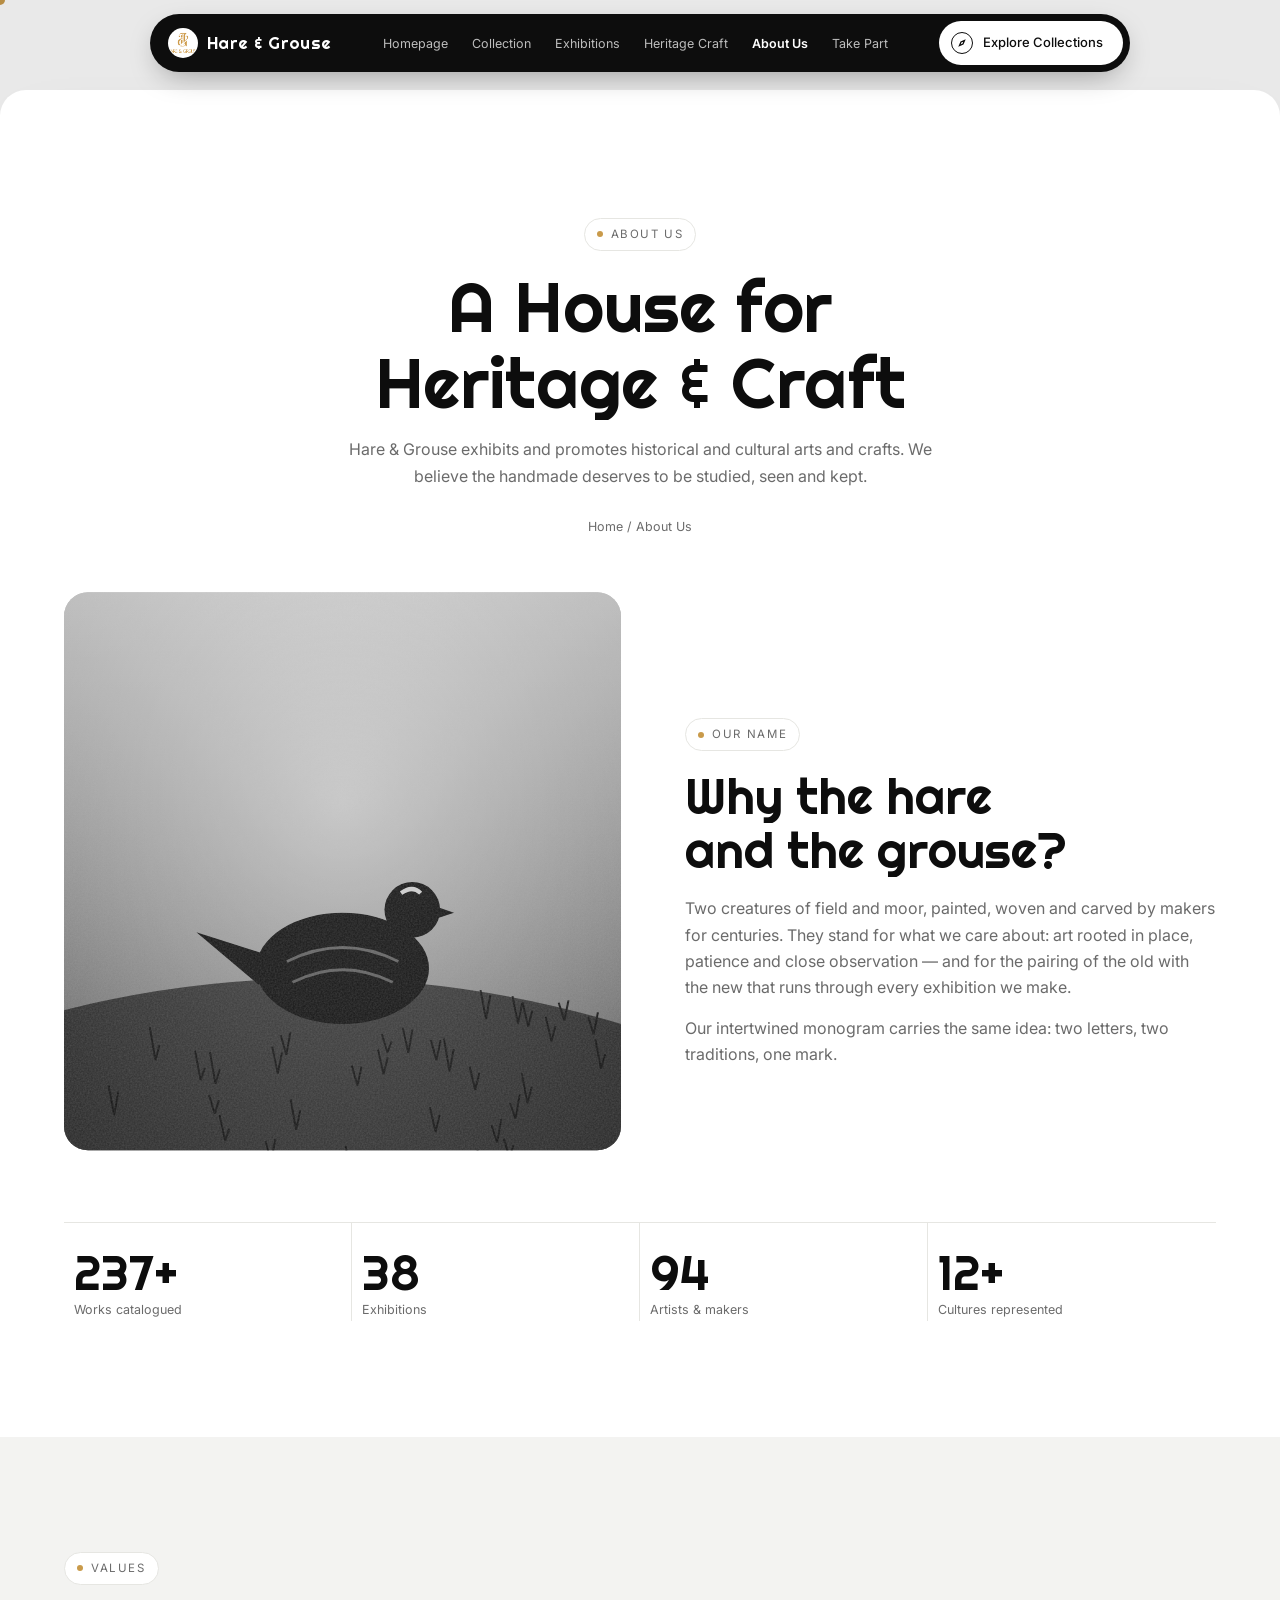
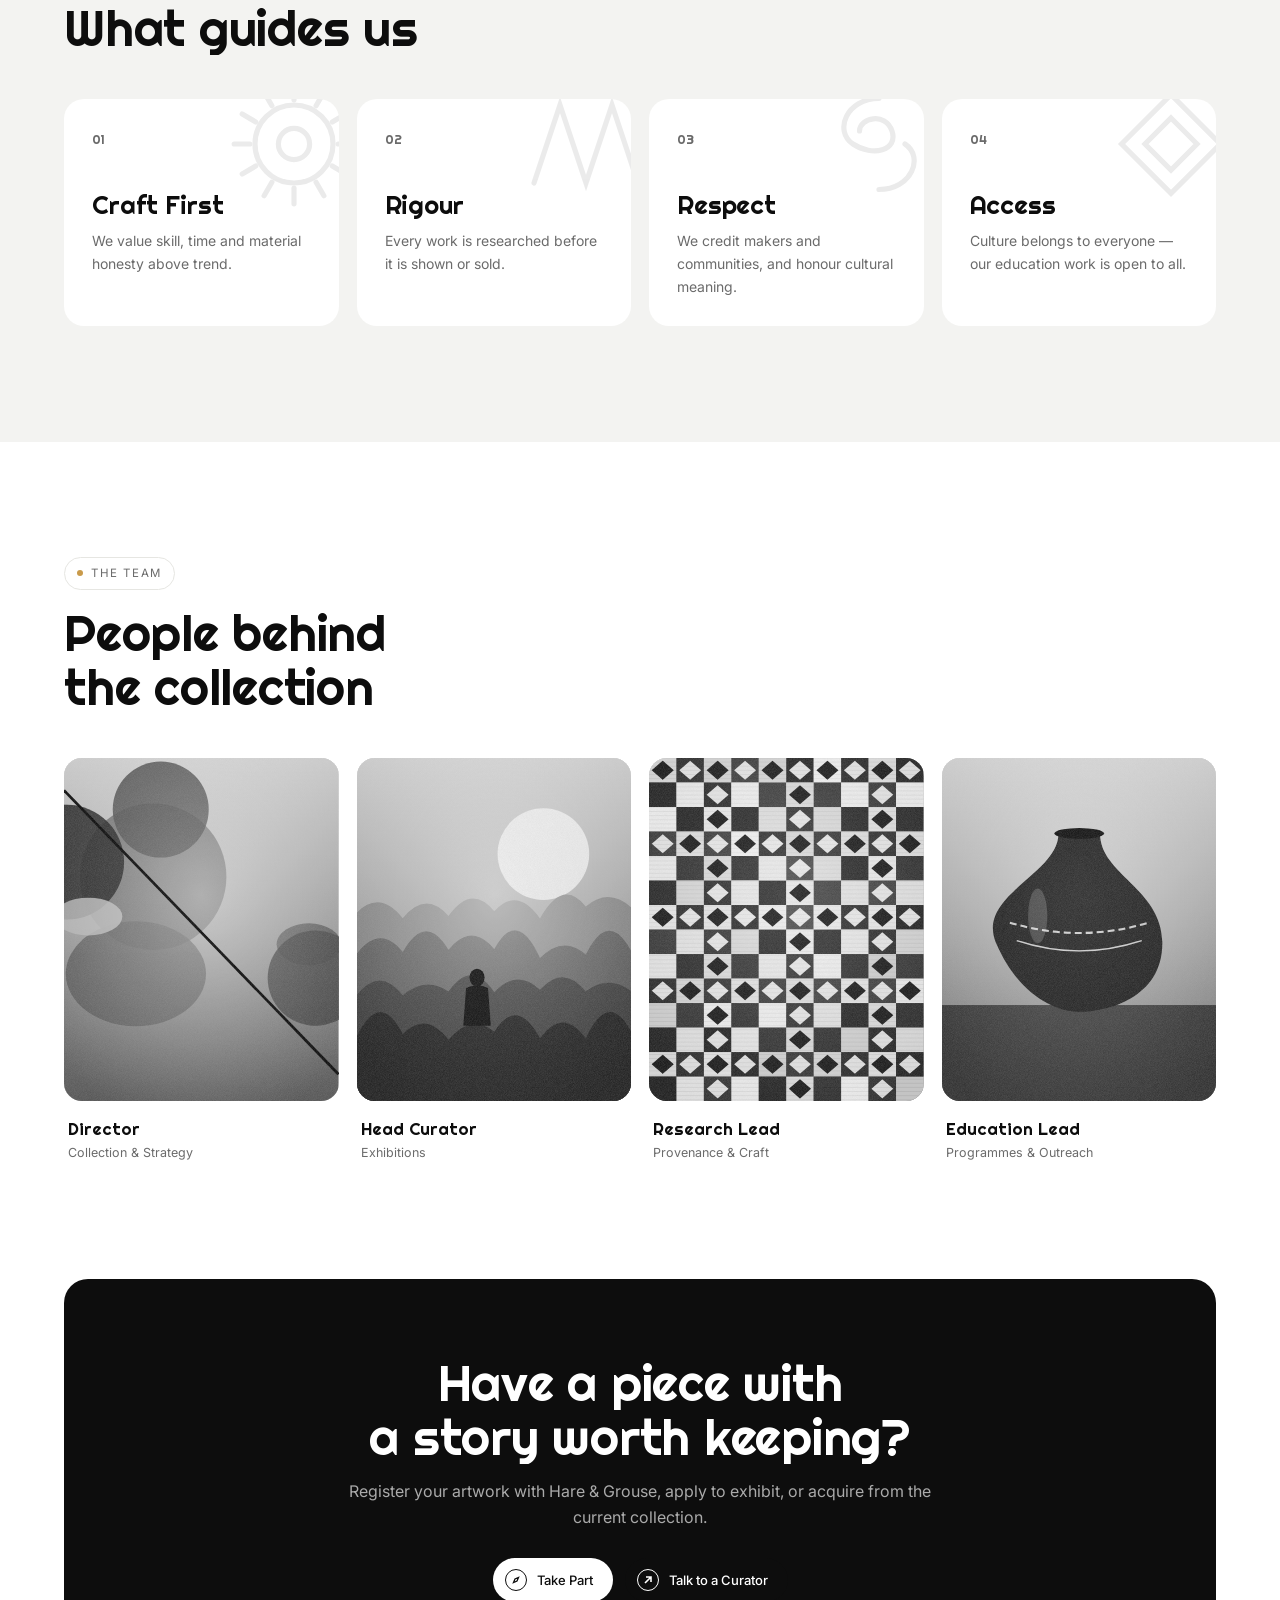
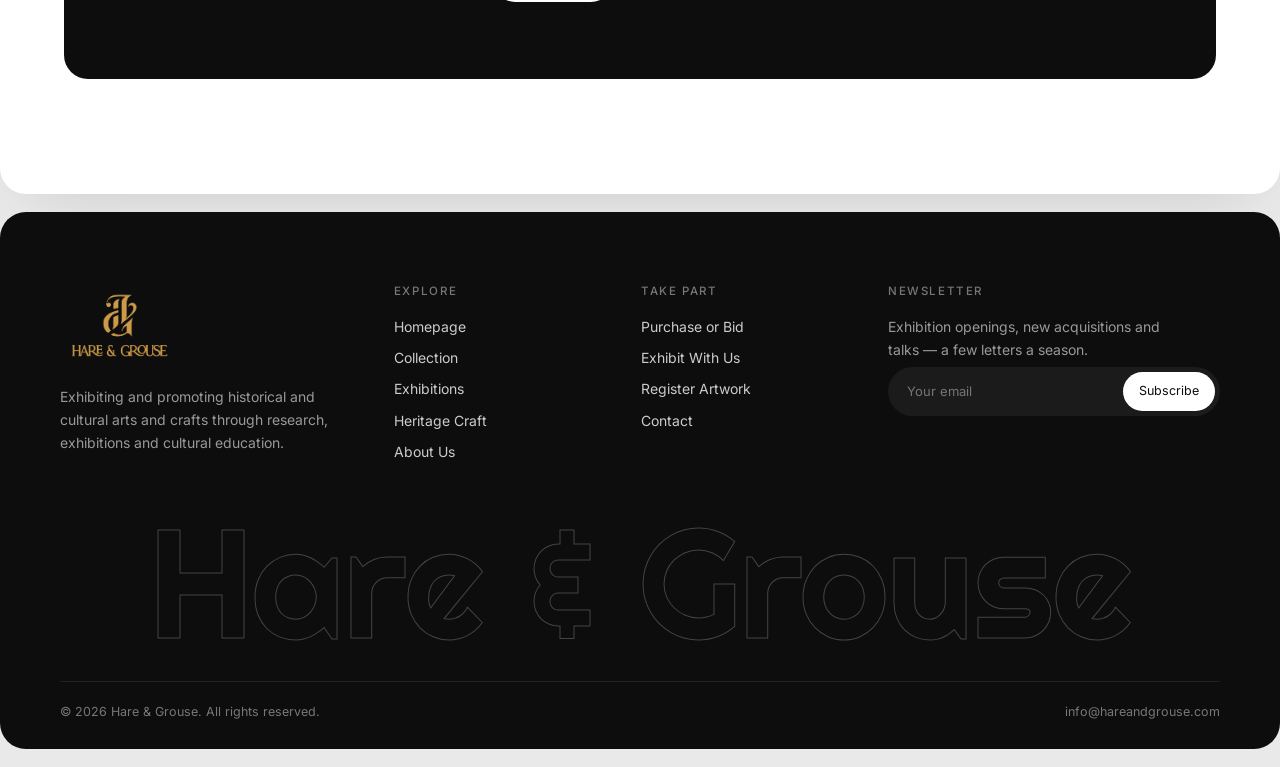
==== about.html @ 1c179001 "Rebuild Hare & Grouse site as multi-page gallery in the reference design language Co-Authored-By: Cl" ====
<!doctype html>
<html lang="en">
<head>
<meta charset="utf-8">
<meta name="viewport" content="width=device-width, initial-scale=1">
<title>About Us — Hare & Grouse</title>
<meta name="description" content="The story, mission and people of Hare & Grouse.">
<link rel="icon" href="assets/logo.png">
<link rel="preconnect" href="https://fonts.googleapis.com"><link rel="preconnect" href="https://fonts.gstatic.com" crossorigin>
<link href="https://fonts.googleapis.com/css2?family=Righteous&family=Cormorant+Garamond:ital,wght@1,400;1,500&family=Inter:wght@400;500;600&display=swap" rel="stylesheet">
<link rel="stylesheet" href="css/style.css">
</head>
<body data-page="about">

<main class="shell">
<header class="phero"><div class="pattern fade"></div>
<span class="eyebrow reveal">About Us</span>
<h1 class="display" data-split>A House for<br>Heritage &amp; Craft</h1>
<p class="lead reveal" data-d="2">Hare &amp; Grouse exhibits and promotes historical and cultural arts and crafts. We believe the handmade deserves to be studied, seen and kept.</p>
<div class="crumbs reveal" data-d="3"><a href="index.html">Home</a> / About Us</div></header>
<section class="section" style="padding-top:0">
  <div class="feature">
    <div class="visual reveal" data-art="41,3" data-parallax=".04"></div>
    <div><span class="eyebrow reveal">Our name</span><h2 class="display" style="margin:18px 0" data-split>Why the hare<br>and the grouse?</h2>
    <p class="lead reveal" data-d="1">Two creatures of field and moor, painted, woven and carved by makers for centuries. They stand for what we care about: art rooted in place, patience and close observation — and for the pairing of the old with the new that runs through every exhibition we make.</p>
    <p class="lead reveal" data-d="2" style="margin-top:14px">Our intertwined monogram carries the same idea: two letters, two traditions, one mark.</p></div>
  </div>
  <div class="stats reveal"><div><b data-count="240" data-suffix="+">0</b><span>Works catalogued</span></div><div><b data-count="38">0</b><span>Exhibitions</span></div><div><b data-count="95">0</b><span>Artists &amp; makers</span></div><div><b data-count="12" data-suffix="+">0</b><span>Cultures represented</span></div></div>
</section>
<section class="section" style="background:var(--soft)"><div class="pattern"></div>
  <div class="sec-head"><div><span class="eyebrow reveal">Values</span><h2 class="display" style="margin-top:16px" data-split>What guides us</h2></div></div>
  <div class="grid g4">
    <div class="pillar reveal" style="background:#fff" data-d="1"><span class="glyph" data-glyph="0"></span><span class="num">01</span><h3 class="display">Craft First</h3><p>We value skill, time and material honesty above trend.</p></div>
    <div class="pillar reveal" style="background:#fff" data-d="2"><span class="glyph" data-glyph="4"></span><span class="num">02</span><h3 class="display">Rigour</h3><p>Every work is researched before it is shown or sold.</p></div>
    <div class="pillar reveal" style="background:#fff" data-d="3"><span class="glyph" data-glyph="6"></span><span class="num">03</span><h3 class="display">Respect</h3><p>We credit makers and communities, and honour cultural meaning.</p></div>
    <div class="pillar reveal" style="background:#fff" data-d="4"><span class="glyph" data-glyph="5"></span><span class="num">04</span><h3 class="display">Access</h3><p>Culture belongs to everyone — our education work is open to all.</p></div>
  </div>
</section>
<section class="section">
  <div class="sec-head"><div><span class="eyebrow reveal">The team</span><h2 class="display" style="margin-top:16px" data-split>People behind<br>the collection</h2></div></div>
  <div class="grid g4">
  <article class="art-card reveal" data-d="0"><div class="frame" data-art="50,5"></div><div class="meta"><div><h4>Director</h4><p>Collection &amp; Strategy</p></div></div></article><article class="art-card reveal" data-d="1"><div class="frame" data-art="53,0"></div><div class="meta"><div><h4>Head Curator</h4><p>Exhibitions</p></div></div></article><article class="art-card reveal" data-d="2"><div class="frame" data-art="56,1"></div><div class="meta"><div><h4>Research Lead</h4><p>Provenance &amp; Craft</p></div></div></article><article class="art-card reveal" data-d="3"><div class="frame" data-art="59,2"></div><div class="meta"><div><h4>Education Lead</h4><p>Programmes &amp; Outreach</p></div></div></article>
  </div>
</section>
<section class="section" style="padding-top:0"><div class="cta-band reveal"><div class="pattern"></div>
<h2 class="display" data-split>Have a piece with<br>a story worth keeping?</h2>
<p class="lead">Register your artwork with Hare &amp; Grouse, apply to exhibit, or acquire from the current collection.</p>
<div class="cta-row"><a href="participate.html" class="btn btn-pill"><span class="ico"><svg viewBox="0 0 12 12" fill="none" stroke="currentColor" stroke-width="1.3"><path d="M8.5 3.5 7 7 3.5 8.5 5 5z"/></svg></span>Take Part</a><a href="contact.html" class="btn btn-dark"><span class="ico"><svg viewBox="0 0 12 12" fill="none" stroke="currentColor" stroke-width="1.6"><path d="M3 9L9 3M4 3h5v5"/></svg></span>Talk to a Curator</a></div></div></section>
</main>
<script src="js/main.js"></script>
</body>
</html>
---- css/style.css ----
:root{
  --bg:#e9e9e9; --card:#fff; --ink:#0d0d0d; --muted:#6b6b6b; --soft:#f3f3f1;
  --line:#e6e6e2; --gold:#c99a4a; --gold-d:#a67a2e;
  --r:26px; --ease:cubic-bezier(.2,.8,.2,1);
  --display:'Righteous','Syne',system-ui,sans-serif;
  --serif:'Cormorant Garamond',Georgia,serif;
  --sans:'Inter',system-ui,sans-serif;
}
*{box-sizing:border-box;margin:0;padding:0}
html{scroll-behavior:smooth}
body{background:var(--bg);color:var(--ink);font-family:var(--sans);font-size:15px;line-height:1.65;overflow-x:hidden;-webkit-font-smoothing:antialiased}
img,svg{display:block;max-width:100%}
a{color:inherit;text-decoration:none}
button{font:inherit;cursor:pointer;border:0;background:none;color:inherit}
::selection{background:var(--gold);color:#fff}

/* ---------- preloader ---------- */
#loader{position:fixed;inset:0;z-index:100;background:#0d0d0d;display:grid;place-items:center;transition:clip-path 1s var(--ease) .15s;clip-path:inset(0 0 0 0)}
#loader img{width:90px;animation:pulse 1.4s ease-in-out infinite}
#loader.done{clip-path:inset(0 0 100% 0)}
@keyframes pulse{50%{opacity:.4;transform:scale(.94)}}

/* ---------- shell (the white rounded card) ---------- */
.shell{max-width:1320px;margin:18px auto;background:var(--card);border-radius:var(--r);position:relative;overflow:hidden;box-shadow:0 20px 60px -30px rgba(0,0,0,.18)}
.shell + .shell{margin-top:18px}
@media(max-width:700px){.shell{margin:10px;border-radius:20px}}

/* ---------- nav ---------- */
.nav{position:sticky;top:14px;z-index:50;display:flex;justify-content:center;padding:0 16px;margin-top:14px;pointer-events:none}
.nav-bar{pointer-events:auto;width:min(980px,100%);background:#0d0d0d;color:#fff;border-radius:999px;padding:7px 7px 7px 18px;display:flex;align-items:center;gap:20px;box-shadow:0 10px 30px -10px rgba(0,0,0,.4);transition:transform .5s var(--ease),width .5s var(--ease)}
.nav.hide .nav-bar{transform:translateY(-140%)}
.brand{display:flex;align-items:center;gap:9px;font-family:var(--display);font-size:17px;letter-spacing:.02em;white-space:nowrap}
.brand img{width:30px;height:30px;border-radius:50%;background:#fff;object-fit:cover;object-position:50% 28%;padding:1px}
.nav-links{display:flex;gap:4px;margin:0 auto;list-style:none}
.nav-links a{white-space:nowrap;font-size:12.5px;padding:6px 10px;border-radius:999px;color:#bdbdbd;transition:color .25s,background .25s}
.nav-links a:hover{color:#fff}
.nav-links a.active{color:#fff;font-weight:600}
.menu-btn{display:none;width:38px;height:38px;border-radius:50%;background:#fff;position:relative}
.menu-btn span{position:absolute;left:11px;right:11px;height:1.6px;background:#0d0d0d;transition:.35s var(--ease)}
.menu-btn span:nth-child(1){top:15px}.menu-btn span:nth-child(2){top:21px}
.menu-open .menu-btn span:nth-child(1){top:18px;transform:rotate(45deg)}
.menu-open .menu-btn span:nth-child(2){top:18px;transform:rotate(-45deg)}
.mobile-menu{position:fixed;inset:0;z-index:45;background:#0d0d0d;color:#fff;display:flex;flex-direction:column;justify-content:center;padding:90px 28px 40px;gap:4px;clip-path:circle(0 at calc(100% - 44px) 38px);transition:clip-path .7s var(--ease)}
.menu-open .mobile-menu{clip-path:circle(150% at calc(100% - 44px) 38px)}
.mobile-menu a{font-family:var(--display);font-size:clamp(30px,9vw,48px);line-height:1.25;opacity:0;transform:translateY(20px);transition:.5s var(--ease)}
.menu-open .mobile-menu a{opacity:1;transform:none}
.mobile-menu a.active{color:var(--gold)}
@media(max-width:1020px){.nav-links,.nav-bar .btn{display:none}.menu-btn{display:block}.nav-bar{justify-content:space-between}}

/* ---------- buttons ---------- */
.btn{display:inline-flex;align-items:center;gap:10px;border-radius:999px;padding:11px 20px 11px 12px;font-size:13px;font-weight:500;white-space:nowrap;transition:transform .35s var(--ease),background .3s,color .3s,box-shadow .3s;position:relative;overflow:hidden;isolation:isolate}
.btn .ico{width:22px;height:22px;border-radius:50%;display:grid;place-items:center;transition:transform .5s var(--ease)}
.btn .ico svg{width:12px;height:12px}
.btn:hover .ico{transform:rotate(45deg)}
.btn:hover{transform:translateY(-2px)}
.btn-dark{background:#0d0d0d;color:#fff}.btn-dark .ico{border:1.3px solid #fff}
.btn-light{background:#fff;color:#0d0d0d;border:1.6px solid #0d0d0d}.btn-light .ico{background:#0d0d0d;color:#fff}
.btn-pill{background:#fff;color:#0d0d0d}.btn-pill .ico{border:1.3px solid #0d0d0d}
.btn::after{content:"";position:absolute;inset:0;z-index:-1;background:var(--gold);transform:translateY(101%);border-radius:inherit;transition:transform .45s var(--ease)}
.btn:hover::after{transform:none}
.btn-light:hover,.btn-pill:hover{color:#fff}.btn-light:hover .ico,.btn-pill:hover .ico{border-color:#fff;background:transparent}
.btn-dark:hover{color:#0d0d0d}.btn-dark:hover .ico{border-color:#0d0d0d}

/* ---------- pattern backdrop ---------- */
.pattern{position:absolute;inset:0;pointer-events:none;z-index:0;opacity:.06;background-repeat:repeat;background-size:360px}
.pattern.fade{-webkit-mask:linear-gradient(transparent,#000 35%,#000 75%,transparent);mask:linear-gradient(transparent,#000 35%,#000 75%,transparent)}

/* ---------- type ---------- */
.display{font-family:var(--display);font-weight:400;line-height:1.08;letter-spacing:-.005em}
h1.display{font-size:clamp(34px,6vw,70px)}
h2.display{font-size:clamp(28px,4.2vw,50px)}
h3.display{font-size:clamp(20px,2vw,26px)}
.lead{color:var(--muted);max-width:620px;font-size:clamp(14px,1.3vw,16px)}
.eyebrow{display:inline-flex;align-items:center;gap:8px;font-size:11.5px;letter-spacing:.14em;text-transform:uppercase;color:var(--muted);padding:6px 12px;border:1px solid var(--line);border-radius:999px;background:#fff}
.eyebrow::before{content:"";width:6px;height:6px;border-radius:50%;background:var(--gold)}
.gold{color:var(--gold)}
.center{text-align:center;margin-inline:auto}
.split-line{display:block;overflow:hidden}
.split-line > span{display:inline-block;transform:translateY(110%);transition:transform 1s var(--ease)}
.in .split-line > span,.split-line.in > span{transform:none}

/* ---------- sections ---------- */
.section{position:relative;padding:clamp(64px,9vw,120px) clamp(18px,5vw,64px)}
.section > *{position:relative;z-index:1}
.sec-head{display:flex;justify-content:space-between;align-items:flex-end;gap:24px;flex-wrap:wrap;margin-bottom:44px}
.sec-head .lead{max-width:420px}

/* ---------- reveal ---------- */
.reveal{opacity:0;transform:translateY(40px);transition:opacity 1s var(--ease),transform 1s var(--ease)}
.reveal.in{opacity:1;transform:none}
.reveal[data-d="1"]{transition-delay:.1s}.reveal[data-d="2"]{transition-delay:.2s}.reveal[data-d="3"]{transition-delay:.3s}.reveal[data-d="4"]{transition-delay:.4s}

/* ---------- hero ---------- */
.hero{position:relative;text-align:center;padding:clamp(70px,9vw,110px) 16px 30px;min-height:calc(100svh - 110px);display:flex;flex-direction:column;align-items:center}
.hero > *{position:relative;z-index:1}
.hero h1{max-width:900px;margin:0 auto 20px}
.hero .lead{margin:0 auto 30px}
.cta-row{display:flex;gap:12px;justify-content:center;flex-wrap:wrap}
.scroll-hint{display:inline-flex;align-items:center;gap:8px;font-size:12.5px;margin-top:22px;color:#333}
.scroll-hint i{width:18px;height:18px;border:1.2px solid #333;border-radius:50%;display:grid;place-items:center;animation:bob 1.8s ease-in-out infinite}
.scroll-hint i svg{width:9px}
@keyframes bob{50%{transform:translateY(4px)}}

/* curved carousel */
.curve{position:relative;width:100%;height:clamp(250px,30vw,380px);margin-top:clamp(36px,5vw,60px);perspective:1100px;overflow:hidden;cursor:grab;touch-action:pan-y;user-select:none}
.curve.dragging{cursor:grabbing}
.curve-track{position:absolute;inset:0;transform-style:preserve-3d}
.curve-card{position:absolute;left:50%;top:50%;width:clamp(130px,17vw,220px);aspect-ratio:1/1.1;border-radius:14px;overflow:hidden;background:#ddd;box-shadow:0 18px 30px -18px rgba(0,0,0,.5);backface-visibility:hidden;will-change:transform}
.curve-card svg{width:100%;height:100%}
.curve-card figcaption{position:absolute;left:10px;right:10px;bottom:10px;color:#fff;font-size:11px;display:flex;justify-content:space-between;opacity:0;transform:translateY(8px);transition:.4s var(--ease)}
.curve-card:hover figcaption{opacity:1;transform:none}
.curve-card::after{content:"";position:absolute;inset:0;background:linear-gradient(transparent 55%,rgba(0,0,0,.55));opacity:0;transition:.4s}
.curve-card:hover::after{opacity:1}
.curve-card figcaption{z-index:1}

/* ---------- marquee ---------- */
.marquee{background:#0d0d0d;color:#fff;overflow:hidden;padding:18px 0;white-space:nowrap}
.marquee-inner{display:inline-flex;gap:40px;animation:marq 32s linear infinite;font-family:var(--display);font-size:clamp(20px,2.6vw,30px)}
.marquee-inner span{display:inline-flex;align-items:center;gap:40px}
.marquee-inner span::after{content:"✦";color:var(--gold);font-size:.7em}
@keyframes marq{to{transform:translateX(-50%)}}

/* ---------- cards / grids ---------- */
.grid{display:grid;gap:18px}
.g3{grid-template-columns:repeat(3,1fr)}
.g4{grid-template-columns:repeat(4,1fr)}
.g2{grid-template-columns:repeat(2,1fr)}
@media(max-width:1000px){.g4{grid-template-columns:repeat(2,1fr)}.g3{grid-template-columns:repeat(2,1fr)}}
@media(max-width:620px){.g4,.g3,.g2{grid-template-columns:1fr}}

.pillar{background:var(--soft);border-radius:20px;padding:28px;position:relative;overflow:hidden;transition:transform .5s var(--ease),background .4s,color .4s}
.pillar .num{font-family:var(--display);font-size:13px;color:var(--muted)}
.pillar h3{margin:40px 0 10px}
.pillar p{color:var(--muted);font-size:14px}
.pillar .glyph{position:absolute;right:-20px;top:-20px;width:130px;opacity:.08;transition:transform 1s var(--ease),opacity .4s}
.pillar:hover{background:#0d0d0d;color:#fff;transform:translateY(-6px)}
.pillar:hover p,.pillar:hover .num{color:#aaa}
.pillar:hover .glyph{opacity:.25;transform:rotate(60deg) scale(1.1)}
.pillar:hover .glyph *{stroke:var(--gold)}

.art-card{position:relative;cursor:pointer}
.art-card .frame{border-radius:18px;overflow:hidden;aspect-ratio:4/5;background:#ddd;position:relative}
.art-card .frame svg{width:100%;height:100%;transition:transform 1.2s var(--ease),filter .6s}
.art-card:hover .frame svg{transform:scale(1.07)}
.art-card .tag{position:absolute;top:12px;left:12px;background:rgba(255,255,255,.9);backdrop-filter:blur(6px);font-size:11px;padding:4px 10px;border-radius:999px;z-index:1}
.art-card .quick{position:absolute;right:12px;bottom:12px;width:42px;height:42px;border-radius:50%;background:#0d0d0d;color:#fff;display:grid;place-items:center;transform:scale(0) rotate(-90deg);transition:transform .5s var(--ease);z-index:1}
.art-card:hover .quick{transform:none}
.art-card .quick svg{width:14px}
.art-card .meta{display:flex;justify-content:space-between;gap:10px;padding:14px 4px 0}
.art-card .meta h4{font-family:var(--display);font-weight:400;font-size:17px}
.art-card .meta p{font-size:12.5px;color:var(--muted)}
.art-card .price{font-size:13px;font-weight:500;white-space:nowrap}

/* filter pills */
.filters{display:flex;gap:8px;flex-wrap:wrap}
.chip{padding:8px 16px;border-radius:999px;border:1.4px solid #0d0d0d;font-size:12.5px;transition:.3s}
.chip:hover{background:#f0f0f0}
.chip.on{background:#0d0d0d;color:#fff}
.art-card.hidden{display:none}

/* split feature */
.feature{display:grid;grid-template-columns:1.05fr 1fr;gap:clamp(28px,5vw,70px);align-items:center}
@media(max-width:860px){.feature{grid-template-columns:1fr}}
.feature .visual{border-radius:24px;overflow:hidden;aspect-ratio:1/1;position:relative}
.feature .visual svg{width:100%;height:100%}
.feature .badge{position:absolute;left:18px;bottom:18px;background:#fff;border-radius:16px;padding:12px 16px;display:flex;gap:12px;align-items:center;box-shadow:0 10px 30px -10px rgba(0,0,0,.3)}
.feature .badge b{font-family:var(--display);font-size:26px;font-weight:400}
.feature .badge span{font-size:12px;color:var(--muted);line-height:1.3}
.rotor{position:absolute;right:18px;top:18px;width:110px;height:110px;animation:spin 18s linear infinite}
@keyframes spin{to{transform:rotate(360deg)}}

/* stats */
.stats{display:grid;grid-template-columns:repeat(4,1fr);border-top:1px solid var(--line);margin-top:50px}
.stats div{padding:26px 10px 0;border-right:1px solid var(--line)}
.stats div:last-child{border:0}
.stats b{display:block;font-family:var(--display);font-weight:400;font-size:clamp(30px,4vw,48px);line-height:1}
.stats span{font-size:12.5px;color:var(--muted)}
@media(max-width:620px){.stats{grid-template-columns:1fr 1fr}.stats div:nth-child(2){border:0}}

/* exhibitions list */
.exh{display:grid;grid-template-columns:120px 1fr 1fr auto;gap:24px;align-items:center;padding:26px 0;border-top:1px solid var(--line);position:relative;transition:padding .5s var(--ease)}
.exh:last-child{border-bottom:1px solid var(--line)}
.exh .status{font-size:11.5px;letter-spacing:.1em;text-transform:uppercase;color:var(--muted)}
.exh .status.now{color:var(--gold-d)}
.exh h3{transition:transform .5s var(--ease)}
.exh p{color:var(--muted);font-size:14px}
.exh .arrow{width:48px;height:48px;border-radius:50%;border:1.4px solid #0d0d0d;display:grid;place-items:center;transition:.45s var(--ease)}
.exh .arrow svg{width:14px}
.exh:hover{padding-inline:18px}
.exh:hover .arrow{background:#0d0d0d;color:#fff;transform:rotate(-45deg)}
.exh-thumb{position:fixed;width:240px;aspect-ratio:4/5;border-radius:16px;overflow:hidden;pointer-events:none;z-index:40;opacity:0;transform:translate(-50%,-50%) scale(.6) rotate(-6deg);transition:opacity .35s,transform .5s var(--ease)}
.exh-thumb.on{opacity:1;transform:translate(-50%,-50%) scale(1) rotate(-3deg)}
.exh-thumb svg{width:100%;height:100%}
@media(max-width:760px){.exh{grid-template-columns:1fr auto;gap:8px 16px}.exh .status{grid-column:1/-1}.exh p{grid-column:1}.exh .arrow{grid-row:2/4;grid-column:2}.exh-thumb{display:none}}

/* big exhibition card */
.ex-card{border-radius:24px;overflow:hidden;position:relative;min-height:440px;color:#fff;display:flex;align-items:flex-end}
.ex-card > svg{position:absolute;inset:0;width:100%;height:100%;transition:transform 1.4s var(--ease)}
.ex-card:hover > svg{transform:scale(1.06)}
.ex-card::before{content:"";position:absolute;inset:0;background:linear-gradient(transparent 30%,rgba(0,0,0,.8));z-index:1}
.ex-card .body{position:relative;z-index:2;padding:32px;max-width:600px}
.ex-card .body p{color:#ddd;margin:8px 0 20px;font-size:14px}
.ex-card .when{display:inline-block;font-size:11.5px;letter-spacing:.1em;text-transform:uppercase;padding:5px 12px;border:1px solid rgba(255,255,255,.5);border-radius:999px;margin-bottom:14px}

/* timeline */
.timeline{position:relative;max-width:820px;margin:0 auto}
.timeline::before{content:"";position:absolute;left:18px;top:0;bottom:0;width:1.5px;background:var(--line)}
.timeline .prog{position:absolute;left:18px;top:0;width:1.5px;background:var(--gold);height:0}
.t-item{position:relative;padding:0 0 44px 64px}
.t-item::before{content:"";position:absolute;left:11px;top:6px;width:16px;height:16px;border-radius:50%;background:#fff;border:1.5px solid #0d0d0d;transition:.4s}
.t-item.in::before{background:var(--gold);border-color:var(--gold)}
.t-item .yr{font-family:var(--display);font-size:13px;color:var(--gold-d)}
.t-item h3{margin:4px 0 6px}
.t-item p{color:var(--muted);font-size:14px}

/* steps / forms */
.step{border:1.4px solid var(--line);border-radius:20px;padding:28px;transition:.4s var(--ease);background:#fff}
.step:hover{border-color:#0d0d0d;transform:translateY(-4px)}
.step .n{width:42px;height:42px;border-radius:50%;background:#0d0d0d;color:#fff;display:grid;place-items:center;font-family:var(--display);margin-bottom:26px}
.step h3{margin-bottom:8px}
.step p{color:var(--muted);font-size:14px}

.tabs{display:inline-flex;background:var(--soft);padding:5px;border-radius:999px;gap:4px;position:relative;flex-wrap:wrap}
.tab{padding:10px 18px;border-radius:999px;font-size:13px;position:relative;z-index:1;transition:color .3s}
.tab.on{color:#fff}
.tabs .pill{position:absolute;top:5px;bottom:5px;background:#0d0d0d;border-radius:999px;transition:.5s var(--ease);z-index:0}
.panel{display:none;animation:fadeUp .6s var(--ease)}
.panel.on{display:block}
@keyframes fadeUp{from{opacity:0;transform:translateY(16px)}}

.form{display:grid;grid-template-columns:1fr 1fr;gap:14px}
.form .full{grid-column:1/-1}
@media(max-width:620px){.form{grid-template-columns:1fr}}
.field{position:relative}
.field input,.field textarea,.field select{width:100%;font:inherit;font-size:14px;padding:22px 18px 10px;border:1.4px solid var(--line);border-radius:16px;background:var(--soft);transition:.3s;outline:none;appearance:none}
.field textarea{min-height:130px;resize:vertical}
.field label{position:absolute;left:19px;top:16px;font-size:14px;color:var(--muted);pointer-events:none;transition:.3s var(--ease)}
.field input:focus,.field textarea:focus,.field select:focus{border-color:#0d0d0d;background:#fff}
.field input:focus + label,.field input:not(:placeholder-shown) + label,.field textarea:focus + label,.field textarea:not(:placeholder-shown) + label,.field select + label{top:6px;font-size:11px}
.form-note{font-size:13px;color:var(--gold-d);min-height:20px}

/* faq */
.faq-item{border-bottom:1px solid var(--line)}
.faq-q{width:100%;display:flex;justify-content:space-between;align-items:center;gap:20px;padding:22px 0;text-align:left;font-family:var(--display);font-size:clamp(16px,1.7vw,20px)}
.faq-q i{width:34px;height:34px;flex:none;border-radius:50%;border:1.4px solid #0d0d0d;position:relative;transition:.4s var(--ease)}
.faq-q i::before,.faq-q i::after{content:"";position:absolute;left:50%;top:50%;width:12px;height:1.5px;background:currentColor;transform:translate(-50%,-50%)}
.faq-q i::after{transform:translate(-50%,-50%) rotate(90deg);transition:.4s var(--ease)}
.faq-item.open .faq-q i{background:#0d0d0d;color:#fff}
.faq-item.open .faq-q i::after{transform:translate(-50%,-50%) rotate(0)}
.faq-a{display:grid;grid-template-rows:0fr;transition:grid-template-rows .5s var(--ease)}
.faq-a > div{overflow:hidden;color:var(--muted);font-size:14.5px}
.faq-item.open .faq-a{grid-template-rows:1fr}
.faq-a p{padding-bottom:22px;max-width:680px}

/* quote */
.quote{font-family:var(--serif);font-style:italic;font-size:clamp(24px,3.3vw,42px);line-height:1.25;max-width:960px;margin:0 auto;text-align:center}
.quote .w{opacity:.15;transition:opacity .4s}
.quote .w.lit{opacity:1}
.quote cite{display:block;margin-top:24px;font-family:var(--sans);font-style:normal;font-size:13px;color:var(--muted)}

/* page hero (inner pages) */
.phero{position:relative;padding:clamp(80px,10vw,130px) clamp(18px,5vw,64px) clamp(50px,6vw,80px);text-align:center}
.phero > *{position:relative;z-index:1}
.phero h1{margin:18px auto 16px;max-width:900px}
.phero .lead{margin:0 auto}
.crumbs{font-size:12.5px;color:var(--muted);margin-top:28px}
.crumbs a:hover{color:var(--ink)}

/* CTA band */
.cta-band{background:#0d0d0d;color:#fff;border-radius:24px;padding:clamp(40px,6vw,80px) clamp(22px,5vw,64px);position:relative;overflow:hidden;text-align:center}
.cta-band .pattern{opacity:.08;filter:invert(1)}
.cta-band .lead{color:#aaa;margin:14px auto 28px}
.cta-band > *{position:relative}

/* modal */
.modal{position:fixed;inset:0;z-index:80;display:grid;place-items:center;padding:16px;visibility:hidden}
.modal .scrim{position:absolute;inset:0;background:rgba(10,10,10,.6);backdrop-filter:blur(6px);opacity:0;transition:.4s}
.modal .box{position:relative;background:#fff;border-radius:24px;width:min(920px,100%);max-height:90svh;overflow:auto;display:grid;grid-template-columns:1fr 1fr;transform:translateY(40px) scale(.96);opacity:0;transition:.5s var(--ease)}
.modal.on{visibility:visible}.modal.on .scrim{opacity:1}.modal.on .box{transform:none;opacity:1}
.modal .m-art svg{width:100%;height:100%;min-height:320px}
.modal .info{padding:34px;display:flex;flex-direction:column;gap:14px}
.modal .info dl{display:grid;grid-template-columns:auto 1fr;gap:6px 18px;font-size:13.5px}
.modal .info dt{color:var(--muted)}
.modal .x{position:absolute;right:14px;top:14px;width:40px;height:40px;border-radius:50%;background:#fff;z-index:2;display:grid;place-items:center;box-shadow:0 4px 14px rgba(0,0,0,.15);transition:transform .4s var(--ease)}
.modal .x:hover{transform:rotate(90deg)}
@media(max-width:700px){.modal .box{grid-template-columns:1fr}.modal .m-art svg{min-height:260px;max-height:320px}}

/* footer */
.footer{background:#0d0d0d;color:#fff;border-radius:var(--r);max-width:1320px;margin:18px auto;padding:clamp(40px,6vw,70px) clamp(20px,5vw,60px) 26px;position:relative;overflow:hidden}
@media(max-width:700px){.footer{margin:10px;border-radius:20px}}
.footer .big{font-family:var(--display);font-size:clamp(46px,12vw,170px);line-height:.9;letter-spacing:-.01em;color:transparent;-webkit-text-stroke:1px #444;white-space:nowrap;margin-top:50px;text-align:center;transition:color .6s}
.footer .big:hover{color:var(--gold);-webkit-text-stroke-color:var(--gold)}
.foot-grid{display:grid;grid-template-columns:1.4fr 1fr 1fr 1.2fr;gap:30px}
@media(max-width:860px){.foot-grid{grid-template-columns:1fr 1fr}}
.foot-grid h5{font-size:11.5px;letter-spacing:.14em;text-transform:uppercase;color:#777;margin-bottom:14px;font-weight:500}
.foot-grid ul{list-style:none;display:grid;gap:8px;font-size:14px;color:#ccc}
.foot-grid a:hover{color:var(--gold)}
.foot-logo{width:120px;margin-bottom:16px}
.foot-grid p{color:#999;font-size:14px;max-width:300px}
.news{display:flex;background:#1b1b1b;border-radius:999px;padding:5px;margin-top:6px}
.news input{flex:1;min-width:0;background:none;border:0;outline:none;color:#fff;padding:0 14px;font:inherit;font-size:13px}
.news button{background:#fff;color:#0d0d0d;border-radius:999px;padding:9px 16px;font-size:12.5px;transition:.3s}
.news button:hover{background:var(--gold);color:#fff}
.foot-bottom{display:flex;justify-content:space-between;flex-wrap:wrap;gap:10px;margin-top:30px;padding-top:20px;border-top:1px solid #222;font-size:12.5px;color:#777}
.to-top{position:fixed;right:18px;bottom:18px;z-index:40;width:48px;height:48px;border-radius:50%;background:#0d0d0d;color:#fff;display:grid;place-items:center;transform:scale(0);transition:transform .5s var(--ease)}
.to-top.on{transform:none}
.to-top svg{width:14px}
.to-top circle{transition:stroke-dashoffset .1s}

/* cursor */
.cursor{position:fixed;left:0;top:0;width:10px;height:10px;border-radius:50%;background:var(--gold);pointer-events:none;z-index:90;transform:translate(-50%,-50%);transition:width .3s var(--ease),height .3s var(--ease),background .3s;mix-blend-mode:multiply}
.cursor.big{width:64px;height:64px;background:rgba(201,154,74,.25)}
@media(hover:none){.cursor{display:none}}

@media(prefers-reduced-motion:reduce){*,*::before,*::after{animation:none!important;transition:none!important}.reveal{opacity:1;transform:none}.split-line > span{transform:none}}
.feature .visual svg.rotor{width:110px;height:110px}
@media(max-width:620px){.foot-grid{grid-template-columns:1fr}}
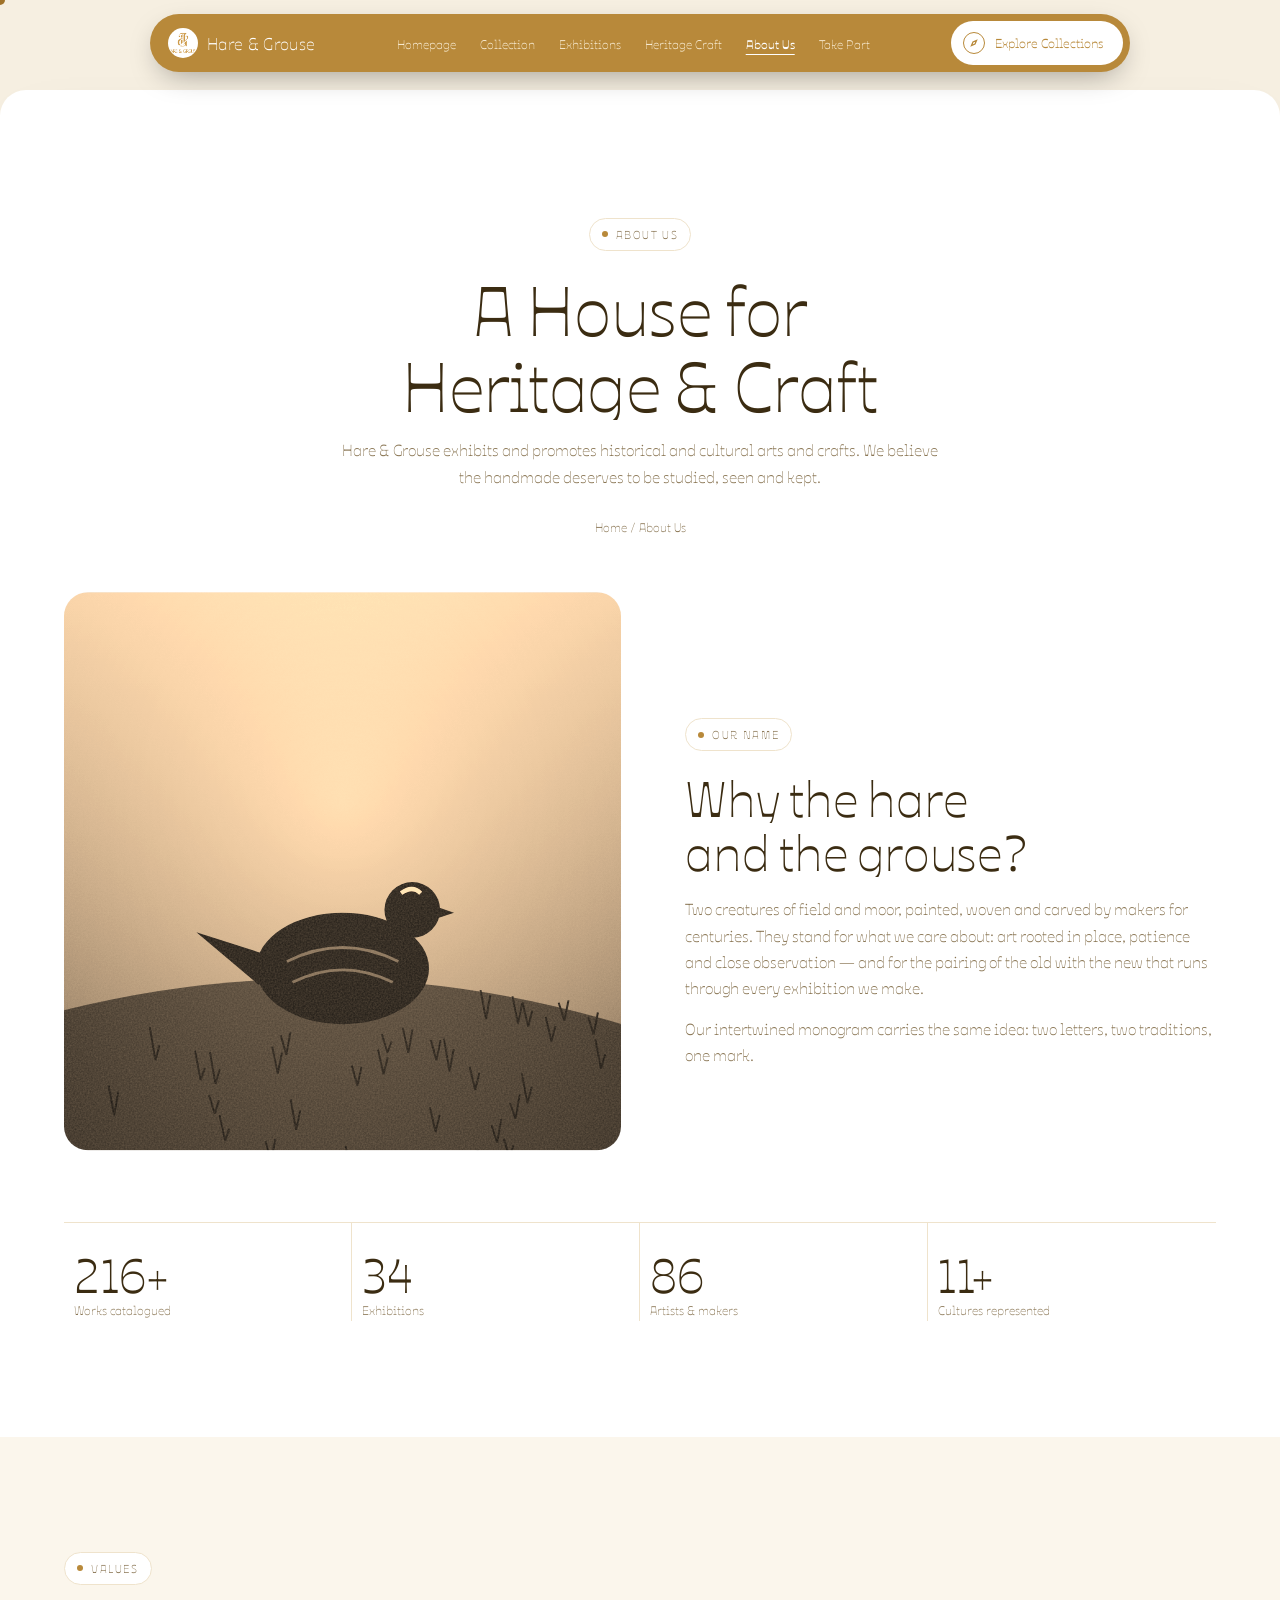
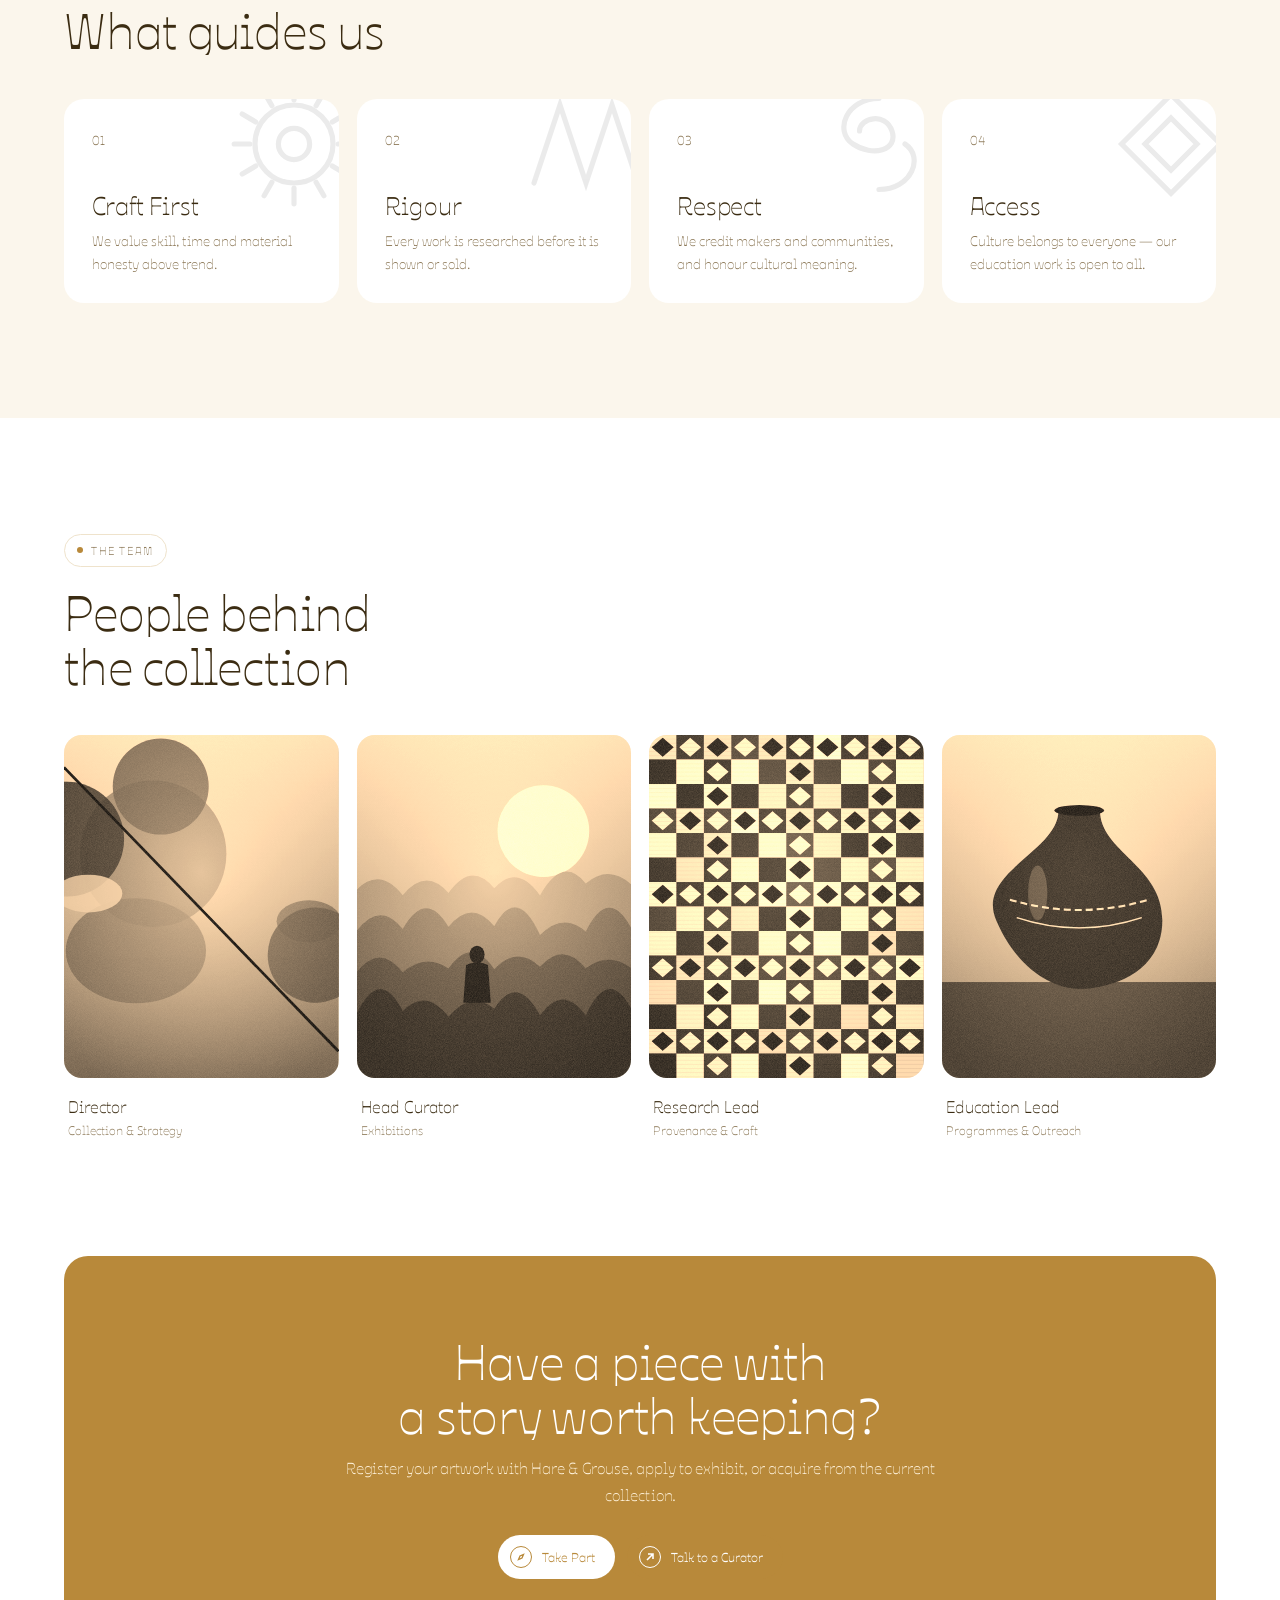
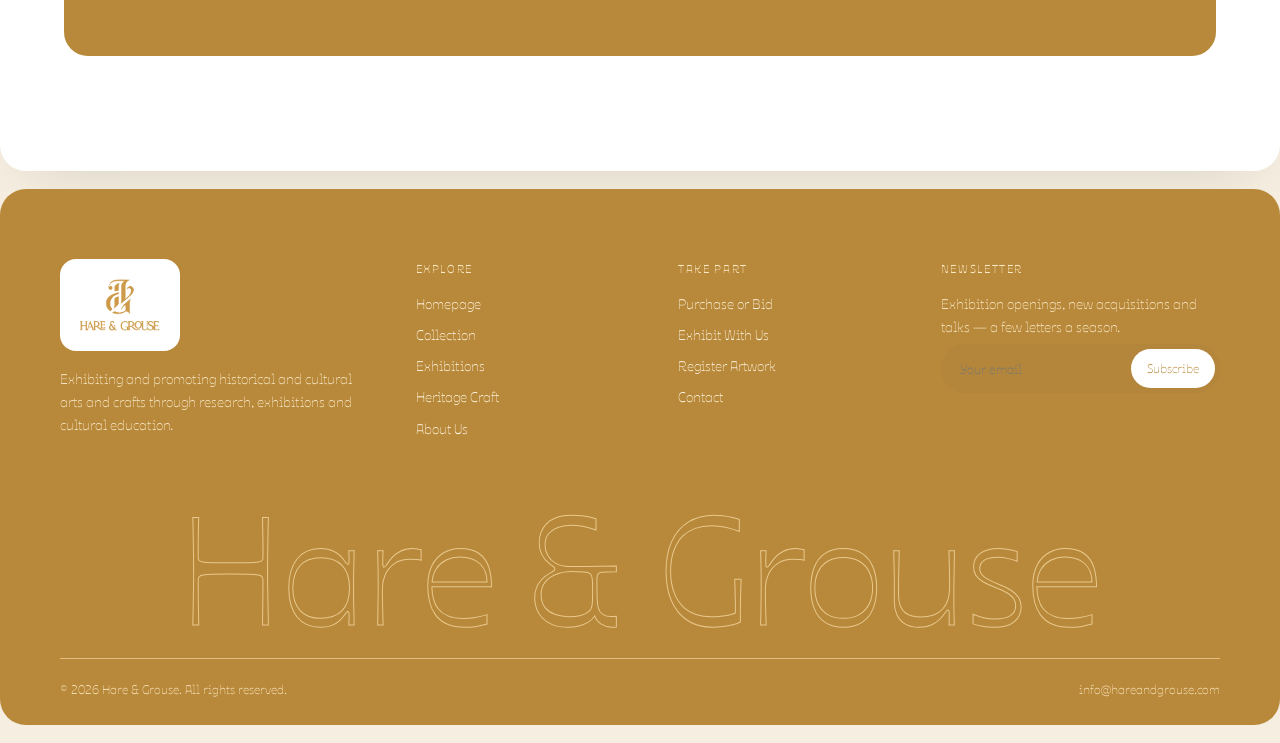
==== commit 4fd75ad2: "Switch palette to white and gold and use Ojuju as the site font Co-Authored-By: Claude Opus 5.5 <nor" ====
--- a/about.html
+++ b/about.html
@@ -7,7 +7,7 @@
 <meta name="description" content="The story, mission and people of Hare & Grouse.">
 <link rel="icon" href="assets/logo.png">
 <link rel="preconnect" href="https://fonts.googleapis.com"><link rel="preconnect" href="https://fonts.gstatic.com" crossorigin>
-<link href="https://fonts.googleapis.com/css2?family=Righteous&family=Cormorant+Garamond:ital,wght@1,400;1,500&family=Inter:wght@400;500;600&display=swap" rel="stylesheet">
+<link href="https://fonts.googleapis.com/css2?family=Ojuju:wght@200..800&display=swap" rel="stylesheet">
 <link rel="stylesheet" href="css/style.css">
 </head>
 <body data-page="about">
--- a/css/style.css
+++ b/css/style.css
@@ -1,10 +1,10 @@
 :root{
-  --bg:#e9e9e9; --card:#fff; --ink:#0d0d0d; --muted:#6b6b6b; --soft:#f3f3f1;
-  --line:#e6e6e2; --gold:#c99a4a; --gold-d:#a67a2e;
+  --bg:#f6efe1; --card:#fff; --ink:#3b2c12; --muted:#8a7654; --soft:#fbf6ec; --dark:#b8893a;
+  --line:#efe3cc; --gold:#a67a2e; --gold-d:#8a6420;
   --r:26px; --ease:cubic-bezier(.2,.8,.2,1);
-  --display:'Righteous','Syne',system-ui,sans-serif;
-  --serif:'Cormorant Garamond',Georgia,serif;
-  --sans:'Inter',system-ui,sans-serif;
+  --display:'Ojuju',system-ui,sans-serif;
+  --serif:'Ojuju',Georgia,serif;
+  --sans:'Ojuju',system-ui,sans-serif;
 }
 *{box-sizing:border-box;margin:0;padding:0}
 html{scroll-behavior:smooth}
@@ -15,7 +15,7 @@
 ::selection{background:var(--gold);color:#fff}
 
 /* ---------- preloader ---------- */
-#loader{position:fixed;inset:0;z-index:100;background:#0d0d0d;display:grid;place-items:center;transition:clip-path 1s var(--ease) .15s;clip-path:inset(0 0 0 0)}
+#loader{position:fixed;inset:0;z-index:100;background:var(--dark);display:grid;place-items:center;transition:clip-path 1s var(--ease) .15s;clip-path:inset(0 0 0 0)}
 #loader img{width:90px;animation:pulse 1.4s ease-in-out infinite}
 #loader.done{clip-path:inset(0 0 100% 0)}
 @keyframes pulse{50%{opacity:.4;transform:scale(.94)}}
@@ -27,20 +27,20 @@
 
 /* ---------- nav ---------- */
 .nav{position:sticky;top:14px;z-index:50;display:flex;justify-content:center;padding:0 16px;margin-top:14px;pointer-events:none}
-.nav-bar{pointer-events:auto;width:min(980px,100%);background:#0d0d0d;color:#fff;border-radius:999px;padding:7px 7px 7px 18px;display:flex;align-items:center;gap:20px;box-shadow:0 10px 30px -10px rgba(0,0,0,.4);transition:transform .5s var(--ease),width .5s var(--ease)}
+.nav-bar{pointer-events:auto;width:min(980px,100%);background:var(--dark);color:#fff;border-radius:999px;padding:7px 7px 7px 18px;display:flex;align-items:center;gap:20px;box-shadow:0 10px 30px -10px rgba(0,0,0,.4);transition:transform .5s var(--ease),width .5s var(--ease)}
 .nav.hide .nav-bar{transform:translateY(-140%)}
 .brand{display:flex;align-items:center;gap:9px;font-family:var(--display);font-size:17px;letter-spacing:.02em;white-space:nowrap}
 .brand img{width:30px;height:30px;border-radius:50%;background:#fff;object-fit:cover;object-position:50% 28%;padding:1px}
 .nav-links{display:flex;gap:4px;margin:0 auto;list-style:none}
-.nav-links a{white-space:nowrap;font-size:12.5px;padding:6px 10px;border-radius:999px;color:#bdbdbd;transition:color .25s,background .25s}
+.nav-links a{white-space:nowrap;font-size:12.5px;padding:6px 10px;border-radius:999px;color:#fff6e3;transition:color .25s,background .25s}
 .nav-links a:hover{color:#fff}
 .nav-links a.active{color:#fff;font-weight:600}
 .menu-btn{display:none;width:38px;height:38px;border-radius:50%;background:#fff;position:relative}
-.menu-btn span{position:absolute;left:11px;right:11px;height:1.6px;background:#0d0d0d;transition:.35s var(--ease)}
+.menu-btn span{position:absolute;left:11px;right:11px;height:1.6px;background:var(--dark);transition:.35s var(--ease)}
 .menu-btn span:nth-child(1){top:15px}.menu-btn span:nth-child(2){top:21px}
 .menu-open .menu-btn span:nth-child(1){top:18px;transform:rotate(45deg)}
 .menu-open .menu-btn span:nth-child(2){top:18px;transform:rotate(-45deg)}
-.mobile-menu{position:fixed;inset:0;z-index:45;background:#0d0d0d;color:#fff;display:flex;flex-direction:column;justify-content:center;padding:90px 28px 40px;gap:4px;clip-path:circle(0 at calc(100% - 44px) 38px);transition:clip-path .7s var(--ease)}
+.mobile-menu{position:fixed;inset:0;z-index:45;background:var(--dark);color:#fff;display:flex;flex-direction:column;justify-content:center;padding:90px 28px 40px;gap:4px;clip-path:circle(0 at calc(100% - 44px) 38px);transition:clip-path .7s var(--ease)}
 .menu-open .mobile-menu{clip-path:circle(150% at calc(100% - 44px) 38px)}
 .mobile-menu a{font-family:var(--display);font-size:clamp(30px,9vw,48px);line-height:1.25;opacity:0;transform:translateY(20px);transition:.5s var(--ease)}
 .menu-open .mobile-menu a{opacity:1;transform:none}
@@ -53,13 +53,13 @@
 .btn .ico svg{width:12px;height:12px}
 .btn:hover .ico{transform:rotate(45deg)}
 .btn:hover{transform:translateY(-2px)}
-.btn-dark{background:#0d0d0d;color:#fff}.btn-dark .ico{border:1.3px solid #fff}
-.btn-light{background:#fff;color:#0d0d0d;border:1.6px solid #0d0d0d}.btn-light .ico{background:#0d0d0d;color:#fff}
-.btn-pill{background:#fff;color:#0d0d0d}.btn-pill .ico{border:1.3px solid #0d0d0d}
+.btn-dark{background:var(--dark);color:#fff}.btn-dark .ico{border:1.3px solid #fff}
+.btn-light{background:#fff;color:var(--dark);border:1.6px solid var(--dark)}.btn-light .ico{background:var(--dark);color:#fff}
+.btn-pill{background:#fff;color:var(--dark)}.btn-pill .ico{border:1.3px solid var(--dark)}
 .btn::after{content:"";position:absolute;inset:0;z-index:-1;background:var(--gold);transform:translateY(101%);border-radius:inherit;transition:transform .45s var(--ease)}
 .btn:hover::after{transform:none}
 .btn-light:hover,.btn-pill:hover{color:#fff}.btn-light:hover .ico,.btn-pill:hover .ico{border-color:#fff;background:transparent}
-.btn-dark:hover{color:#0d0d0d}.btn-dark:hover .ico{border-color:#0d0d0d}
+.btn-dark:hover{color:var(--dark)}.btn-dark:hover .ico{border-color:var(--dark)}
 
 /* ---------- pattern backdrop ---------- */
 .pattern{position:absolute;inset:0;pointer-events:none;z-index:0;opacity:.06;background-repeat:repeat;background-size:360px}
@@ -96,8 +96,8 @@
 .hero h1{max-width:900px;margin:0 auto 20px}
 .hero .lead{margin:0 auto 30px}
 .cta-row{display:flex;gap:12px;justify-content:center;flex-wrap:wrap}
-.scroll-hint{display:inline-flex;align-items:center;gap:8px;font-size:12.5px;margin-top:22px;color:#333}
-.scroll-hint i{width:18px;height:18px;border:1.2px solid #333;border-radius:50%;display:grid;place-items:center;animation:bob 1.8s ease-in-out infinite}
+.scroll-hint{display:inline-flex;align-items:center;gap:8px;font-size:12.5px;margin-top:22px;color:var(--ink)}
+.scroll-hint i{width:18px;height:18px;border:1.2px solid var(--ink);border-radius:50%;display:grid;place-items:center;animation:bob 1.8s ease-in-out infinite}
 .scroll-hint i svg{width:9px}
 @keyframes bob{50%{transform:translateY(4px)}}
 
@@ -105,7 +105,7 @@
 .curve{position:relative;width:100%;height:clamp(250px,30vw,380px);margin-top:clamp(36px,5vw,60px);perspective:1100px;overflow:hidden;cursor:grab;touch-action:pan-y;user-select:none}
 .curve.dragging{cursor:grabbing}
 .curve-track{position:absolute;inset:0;transform-style:preserve-3d}
-.curve-card{position:absolute;left:50%;top:50%;width:clamp(130px,17vw,220px);aspect-ratio:1/1.1;border-radius:14px;overflow:hidden;background:#ddd;box-shadow:0 18px 30px -18px rgba(0,0,0,.5);backface-visibility:hidden;will-change:transform}
+.curve-card{position:absolute;left:50%;top:50%;width:clamp(130px,17vw,220px);aspect-ratio:1/1.1;border-radius:14px;overflow:hidden;background:#fff3dc;box-shadow:0 18px 30px -18px rgba(0,0,0,.5);backface-visibility:hidden;will-change:transform}
 .curve-card svg{width:100%;height:100%}
 .curve-card figcaption{position:absolute;left:10px;right:10px;bottom:10px;color:#fff;font-size:11px;display:flex;justify-content:space-between;opacity:0;transform:translateY(8px);transition:.4s var(--ease)}
 .curve-card:hover figcaption{opacity:1;transform:none}
@@ -114,7 +114,7 @@
 .curve-card figcaption{z-index:1}
 
 /* ---------- marquee ---------- */
-.marquee{background:#0d0d0d;color:#fff;overflow:hidden;padding:18px 0;white-space:nowrap}
+.marquee{background:var(--dark);color:#fff;overflow:hidden;padding:18px 0;white-space:nowrap}
 .marquee-inner{display:inline-flex;gap:40px;animation:marq 32s linear infinite;font-family:var(--display);font-size:clamp(20px,2.6vw,30px)}
 .marquee-inner span{display:inline-flex;align-items:center;gap:40px}
 .marquee-inner span::after{content:"✦";color:var(--gold);font-size:.7em}
@@ -133,17 +133,17 @@
 .pillar h3{margin:40px 0 10px}
 .pillar p{color:var(--muted);font-size:14px}
 .pillar .glyph{position:absolute;right:-20px;top:-20px;width:130px;opacity:.08;transition:transform 1s var(--ease),opacity .4s}
-.pillar:hover{background:#0d0d0d;color:#fff;transform:translateY(-6px)}
-.pillar:hover p,.pillar:hover .num{color:#aaa}
+.pillar:hover{background:var(--dark);color:#fff;transform:translateY(-6px)}
+.pillar:hover p,.pillar:hover .num{color:#fff3dc}
 .pillar:hover .glyph{opacity:.25;transform:rotate(60deg) scale(1.1)}
 .pillar:hover .glyph *{stroke:var(--gold)}
 
 .art-card{position:relative;cursor:pointer}
-.art-card .frame{border-radius:18px;overflow:hidden;aspect-ratio:4/5;background:#ddd;position:relative}
+.art-card .frame{border-radius:18px;overflow:hidden;aspect-ratio:4/5;background:#fff3dc;position:relative}
 .art-card .frame svg{width:100%;height:100%;transition:transform 1.2s var(--ease),filter .6s}
 .art-card:hover .frame svg{transform:scale(1.07)}
 .art-card .tag{position:absolute;top:12px;left:12px;background:rgba(255,255,255,.9);backdrop-filter:blur(6px);font-size:11px;padding:4px 10px;border-radius:999px;z-index:1}
-.art-card .quick{position:absolute;right:12px;bottom:12px;width:42px;height:42px;border-radius:50%;background:#0d0d0d;color:#fff;display:grid;place-items:center;transform:scale(0) rotate(-90deg);transition:transform .5s var(--ease);z-index:1}
+.art-card .quick{position:absolute;right:12px;bottom:12px;width:42px;height:42px;border-radius:50%;background:var(--dark);color:#fff;display:grid;place-items:center;transform:scale(0) rotate(-90deg);transition:transform .5s var(--ease);z-index:1}
 .art-card:hover .quick{transform:none}
 .art-card .quick svg{width:14px}
 .art-card .meta{display:flex;justify-content:space-between;gap:10px;padding:14px 4px 0}
@@ -153,9 +153,9 @@
 
 /* filter pills */
 .filters{display:flex;gap:8px;flex-wrap:wrap}
-.chip{padding:8px 16px;border-radius:999px;border:1.4px solid #0d0d0d;font-size:12.5px;transition:.3s}
-.chip:hover{background:#f0f0f0}
-.chip.on{background:#0d0d0d;color:#fff}
+.chip{padding:8px 16px;border-radius:999px;border:1.4px solid var(--dark);font-size:12.5px;transition:.3s}
+.chip:hover{background:#fbf1dc}
+.chip.on{background:var(--dark);color:#fff}
 .art-card.hidden{display:none}
 
 /* split feature */
@@ -184,10 +184,10 @@
 .exh .status.now{color:var(--gold-d)}
 .exh h3{transition:transform .5s var(--ease)}
 .exh p{color:var(--muted);font-size:14px}
-.exh .arrow{width:48px;height:48px;border-radius:50%;border:1.4px solid #0d0d0d;display:grid;place-items:center;transition:.45s var(--ease)}
+.exh .arrow{width:48px;height:48px;border-radius:50%;border:1.4px solid var(--dark);display:grid;place-items:center;transition:.45s var(--ease)}
 .exh .arrow svg{width:14px}
 .exh:hover{padding-inline:18px}
-.exh:hover .arrow{background:#0d0d0d;color:#fff;transform:rotate(-45deg)}
+.exh:hover .arrow{background:var(--dark);color:#fff;transform:rotate(-45deg)}
 .exh-thumb{position:fixed;width:240px;aspect-ratio:4/5;border-radius:16px;overflow:hidden;pointer-events:none;z-index:40;opacity:0;transform:translate(-50%,-50%) scale(.6) rotate(-6deg);transition:opacity .35s,transform .5s var(--ease)}
 .exh-thumb.on{opacity:1;transform:translate(-50%,-50%) scale(1) rotate(-3deg)}
 .exh-thumb svg{width:100%;height:100%}
@@ -199,7 +199,7 @@
 .ex-card:hover > svg{transform:scale(1.06)}
 .ex-card::before{content:"";position:absolute;inset:0;background:linear-gradient(transparent 30%,rgba(0,0,0,.8));z-index:1}
 .ex-card .body{position:relative;z-index:2;padding:32px;max-width:600px}
-.ex-card .body p{color:#ddd;margin:8px 0 20px;font-size:14px}
+.ex-card .body p{color:#fff3dc;margin:8px 0 20px;font-size:14px}
 .ex-card .when{display:inline-block;font-size:11.5px;letter-spacing:.1em;text-transform:uppercase;padding:5px 12px;border:1px solid rgba(255,255,255,.5);border-radius:999px;margin-bottom:14px}
 
 /* timeline */
@@ -207,7 +207,7 @@
 .timeline::before{content:"";position:absolute;left:18px;top:0;bottom:0;width:1.5px;background:var(--line)}
 .timeline .prog{position:absolute;left:18px;top:0;width:1.5px;background:var(--gold);height:0}
 .t-item{position:relative;padding:0 0 44px 64px}
-.t-item::before{content:"";position:absolute;left:11px;top:6px;width:16px;height:16px;border-radius:50%;background:#fff;border:1.5px solid #0d0d0d;transition:.4s}
+.t-item::before{content:"";position:absolute;left:11px;top:6px;width:16px;height:16px;border-radius:50%;background:#fff;border:1.5px solid var(--dark);transition:.4s}
 .t-item.in::before{background:var(--gold);border-color:var(--gold)}
 .t-item .yr{font-family:var(--display);font-size:13px;color:var(--gold-d)}
 .t-item h3{margin:4px 0 6px}
@@ -215,15 +215,15 @@
 
 /* steps / forms */
 .step{border:1.4px solid var(--line);border-radius:20px;padding:28px;transition:.4s var(--ease);background:#fff}
-.step:hover{border-color:#0d0d0d;transform:translateY(-4px)}
-.step .n{width:42px;height:42px;border-radius:50%;background:#0d0d0d;color:#fff;display:grid;place-items:center;font-family:var(--display);margin-bottom:26px}
+.step:hover{border-color:var(--dark);transform:translateY(-4px)}
+.step .n{width:42px;height:42px;border-radius:50%;background:var(--dark);color:#fff;display:grid;place-items:center;font-family:var(--display);margin-bottom:26px}
 .step h3{margin-bottom:8px}
 .step p{color:var(--muted);font-size:14px}
 
 .tabs{display:inline-flex;background:var(--soft);padding:5px;border-radius:999px;gap:4px;position:relative;flex-wrap:wrap}
 .tab{padding:10px 18px;border-radius:999px;font-size:13px;position:relative;z-index:1;transition:color .3s}
 .tab.on{color:#fff}
-.tabs .pill{position:absolute;top:5px;bottom:5px;background:#0d0d0d;border-radius:999px;transition:.5s var(--ease);z-index:0}
+.tabs .pill{position:absolute;top:5px;bottom:5px;background:var(--dark);border-radius:999px;transition:.5s var(--ease);z-index:0}
 .panel{display:none;animation:fadeUp .6s var(--ease)}
 .panel.on{display:block}
 @keyframes fadeUp{from{opacity:0;transform:translateY(16px)}}
@@ -235,17 +235,17 @@
 .field input,.field textarea,.field select{width:100%;font:inherit;font-size:14px;padding:22px 18px 10px;border:1.4px solid var(--line);border-radius:16px;background:var(--soft);transition:.3s;outline:none;appearance:none}
 .field textarea{min-height:130px;resize:vertical}
 .field label{position:absolute;left:19px;top:16px;font-size:14px;color:var(--muted);pointer-events:none;transition:.3s var(--ease)}
-.field input:focus,.field textarea:focus,.field select:focus{border-color:#0d0d0d;background:#fff}
+.field input:focus,.field textarea:focus,.field select:focus{border-color:var(--dark);background:#fff}
 .field input:focus + label,.field input:not(:placeholder-shown) + label,.field textarea:focus + label,.field textarea:not(:placeholder-shown) + label,.field select + label{top:6px;font-size:11px}
 .form-note{font-size:13px;color:var(--gold-d);min-height:20px}
 
 /* faq */
 .faq-item{border-bottom:1px solid var(--line)}
 .faq-q{width:100%;display:flex;justify-content:space-between;align-items:center;gap:20px;padding:22px 0;text-align:left;font-family:var(--display);font-size:clamp(16px,1.7vw,20px)}
-.faq-q i{width:34px;height:34px;flex:none;border-radius:50%;border:1.4px solid #0d0d0d;position:relative;transition:.4s var(--ease)}
+.faq-q i{width:34px;height:34px;flex:none;border-radius:50%;border:1.4px solid var(--dark);position:relative;transition:.4s var(--ease)}
 .faq-q i::before,.faq-q i::after{content:"";position:absolute;left:50%;top:50%;width:12px;height:1.5px;background:currentColor;transform:translate(-50%,-50%)}
 .faq-q i::after{transform:translate(-50%,-50%) rotate(90deg);transition:.4s var(--ease)}
-.faq-item.open .faq-q i{background:#0d0d0d;color:#fff}
+.faq-item.open .faq-q i{background:var(--dark);color:#fff}
 .faq-item.open .faq-q i::after{transform:translate(-50%,-50%) rotate(0)}
 .faq-a{display:grid;grid-template-rows:0fr;transition:grid-template-rows .5s var(--ease)}
 .faq-a > div{overflow:hidden;color:var(--muted);font-size:14.5px}
@@ -267,14 +267,14 @@
 .crumbs a:hover{color:var(--ink)}
 
 /* CTA band */
-.cta-band{background:#0d0d0d;color:#fff;border-radius:24px;padding:clamp(40px,6vw,80px) clamp(22px,5vw,64px);position:relative;overflow:hidden;text-align:center}
+.cta-band{background:var(--dark);color:#fff;border-radius:24px;padding:clamp(40px,6vw,80px) clamp(22px,5vw,64px);position:relative;overflow:hidden;text-align:center}
 .cta-band .pattern{opacity:.08;filter:invert(1)}
-.cta-band .lead{color:#aaa;margin:14px auto 28px}
+.cta-band .lead{color:#fff3dc;margin:14px auto 28px}
 .cta-band > *{position:relative}
 
 /* modal */
 .modal{position:fixed;inset:0;z-index:80;display:grid;place-items:center;padding:16px;visibility:hidden}
-.modal .scrim{position:absolute;inset:0;background:rgba(10,10,10,.6);backdrop-filter:blur(6px);opacity:0;transition:.4s}
+.modal .scrim{position:absolute;inset:0;background:rgba(59,44,18,.55);backdrop-filter:blur(6px);opacity:0;transition:.4s}
 .modal .box{position:relative;background:#fff;border-radius:24px;width:min(920px,100%);max-height:90svh;overflow:auto;display:grid;grid-template-columns:1fr 1fr;transform:translateY(40px) scale(.96);opacity:0;transition:.5s var(--ease)}
 .modal.on{visibility:visible}.modal.on .scrim{opacity:1}.modal.on .box{transform:none;opacity:1}
 .modal .m-art svg{width:100%;height:100%;min-height:320px}
@@ -286,23 +286,23 @@
 @media(max-width:700px){.modal .box{grid-template-columns:1fr}.modal .m-art svg{min-height:260px;max-height:320px}}
 
 /* footer */
-.footer{background:#0d0d0d;color:#fff;border-radius:var(--r);max-width:1320px;margin:18px auto;padding:clamp(40px,6vw,70px) clamp(20px,5vw,60px) 26px;position:relative;overflow:hidden}
+.footer{background:var(--dark);color:#fff;border-radius:var(--r);max-width:1320px;margin:18px auto;padding:clamp(40px,6vw,70px) clamp(20px,5vw,60px) 26px;position:relative;overflow:hidden}
 @media(max-width:700px){.footer{margin:10px;border-radius:20px}}
-.footer .big{font-family:var(--display);font-size:clamp(46px,12vw,170px);line-height:.9;letter-spacing:-.01em;color:transparent;-webkit-text-stroke:1px #444;white-space:nowrap;margin-top:50px;text-align:center;transition:color .6s}
+.footer .big{font-family:var(--display);font-size:clamp(46px,12vw,170px);line-height:.9;letter-spacing:-.01em;color:transparent;-webkit-text-stroke:1px #e8c88c;white-space:nowrap;margin-top:50px;text-align:center;transition:color .6s}
 .footer .big:hover{color:var(--gold);-webkit-text-stroke-color:var(--gold)}
 .foot-grid{display:grid;grid-template-columns:1.4fr 1fr 1fr 1.2fr;gap:30px}
 @media(max-width:860px){.foot-grid{grid-template-columns:1fr 1fr}}
-.foot-grid h5{font-size:11.5px;letter-spacing:.14em;text-transform:uppercase;color:#777;margin-bottom:14px;font-weight:500}
-.foot-grid ul{list-style:none;display:grid;gap:8px;font-size:14px;color:#ccc}
+.foot-grid h5{font-size:11.5px;letter-spacing:.14em;text-transform:uppercase;color:#fbe7c2;margin-bottom:14px;font-weight:500}
+.foot-grid ul{list-style:none;display:grid;gap:8px;font-size:14px;color:#fff6e3}
 .foot-grid a:hover{color:var(--gold)}
 .foot-logo{width:120px;margin-bottom:16px}
-.foot-grid p{color:#999;font-size:14px;max-width:300px}
-.news{display:flex;background:#1b1b1b;border-radius:999px;padding:5px;margin-top:6px}
+.foot-grid p{color:#fbeccc;font-size:14px;max-width:300px}
+.news{display:flex;background:#b3863b;border-radius:999px;padding:5px;margin-top:6px}
 .news input{flex:1;min-width:0;background:none;border:0;outline:none;color:#fff;padding:0 14px;font:inherit;font-size:13px}
-.news button{background:#fff;color:#0d0d0d;border-radius:999px;padding:9px 16px;font-size:12.5px;transition:.3s}
+.news button{background:#fff;color:var(--dark);border-radius:999px;padding:9px 16px;font-size:12.5px;transition:.3s}
 .news button:hover{background:var(--gold);color:#fff}
-.foot-bottom{display:flex;justify-content:space-between;flex-wrap:wrap;gap:10px;margin-top:30px;padding-top:20px;border-top:1px solid #222;font-size:12.5px;color:#777}
-.to-top{position:fixed;right:18px;bottom:18px;z-index:40;width:48px;height:48px;border-radius:50%;background:#0d0d0d;color:#fff;display:grid;place-items:center;transform:scale(0);transition:transform .5s var(--ease)}
+.foot-bottom{display:flex;justify-content:space-between;flex-wrap:wrap;gap:10px;margin-top:30px;padding-top:20px;border-top:1px solid #e2bf80;font-size:12.5px;color:#fbe7c2}
+.to-top{position:fixed;right:18px;bottom:18px;z-index:40;width:48px;height:48px;border-radius:50%;background:var(--dark);color:#fff;display:grid;place-items:center;transform:scale(0);transition:transform .5s var(--ease)}
 .to-top.on{transform:none}
 .to-top svg{width:14px}
 .to-top circle{transition:stroke-dashoffset .1s}
@@ -315,3 +315,16 @@
 @media(prefers-reduced-motion:reduce){*,*::before,*::after{animation:none!important;transition:none!important}.reveal{opacity:1;transform:none}.split-line > span{transform:none}}
 .feature .visual svg.rotor{width:110px;height:110px}
 @media(max-width:620px){.foot-grid{grid-template-columns:1fr}}
+
+/* gold-tinted artwork */
+.curve-card svg,.art-card .frame svg,.feature .visual>svg:first-child,.ex-card>svg,.m-art svg,.exh-thumb svg{filter:sepia(.65) saturate(1.5) hue-rotate(-8deg)}
+.pattern{filter:sepia(1) saturate(3)}
+.nav-links a.active{color:#fff;text-decoration:underline;text-underline-offset:5px}
+.footer .big:hover{color:#fff;-webkit-text-stroke-color:#fff}
+.btn::after{background:var(--gold-d)}
+.btn-dark:hover{color:#fff}.btn-dark:hover .ico{border-color:#fff}
+#loader{background:#fff}
+.foot-logo{background:#fff;border-radius:16px;padding:10px}
+.mobile-menu a.active{color:#fff;text-decoration:underline;text-underline-offset:8px}
+.marquee-inner span::after{color:#fff}
+.eyebrow::before{background:var(--dark)}
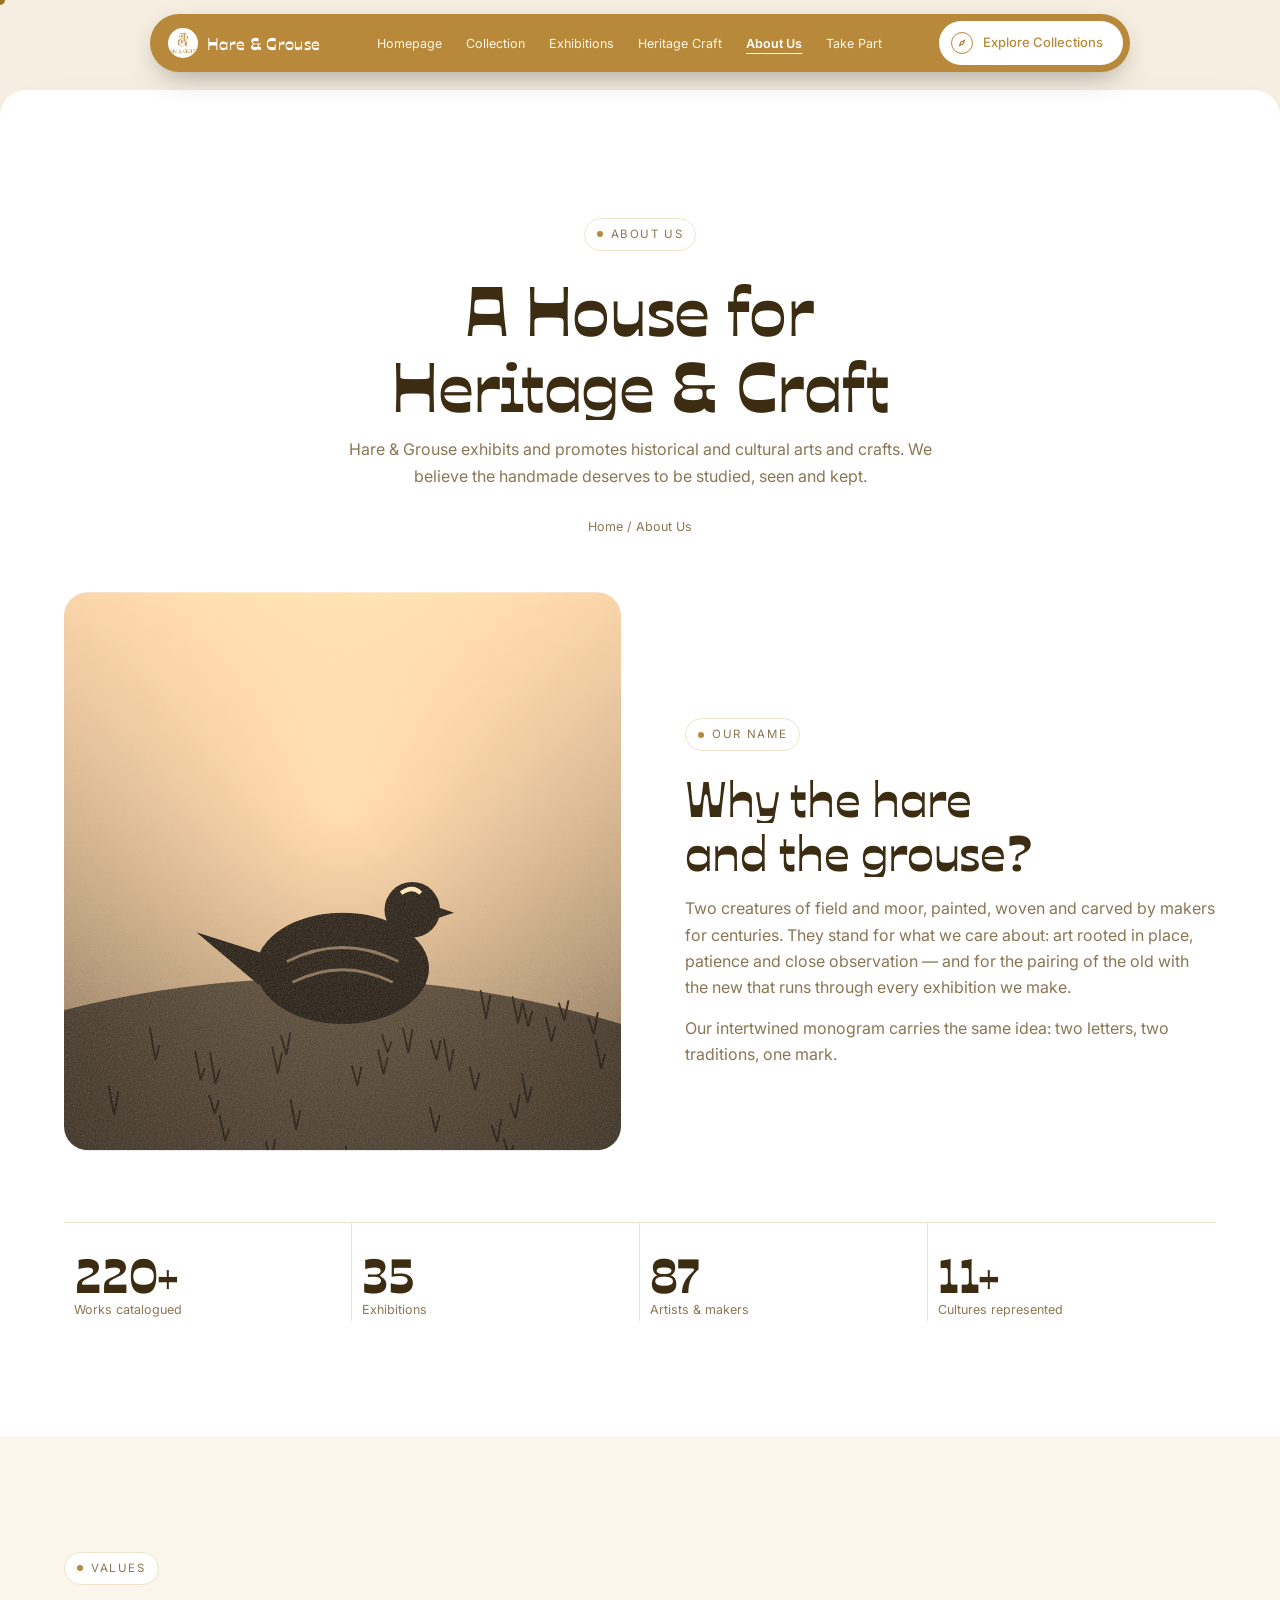
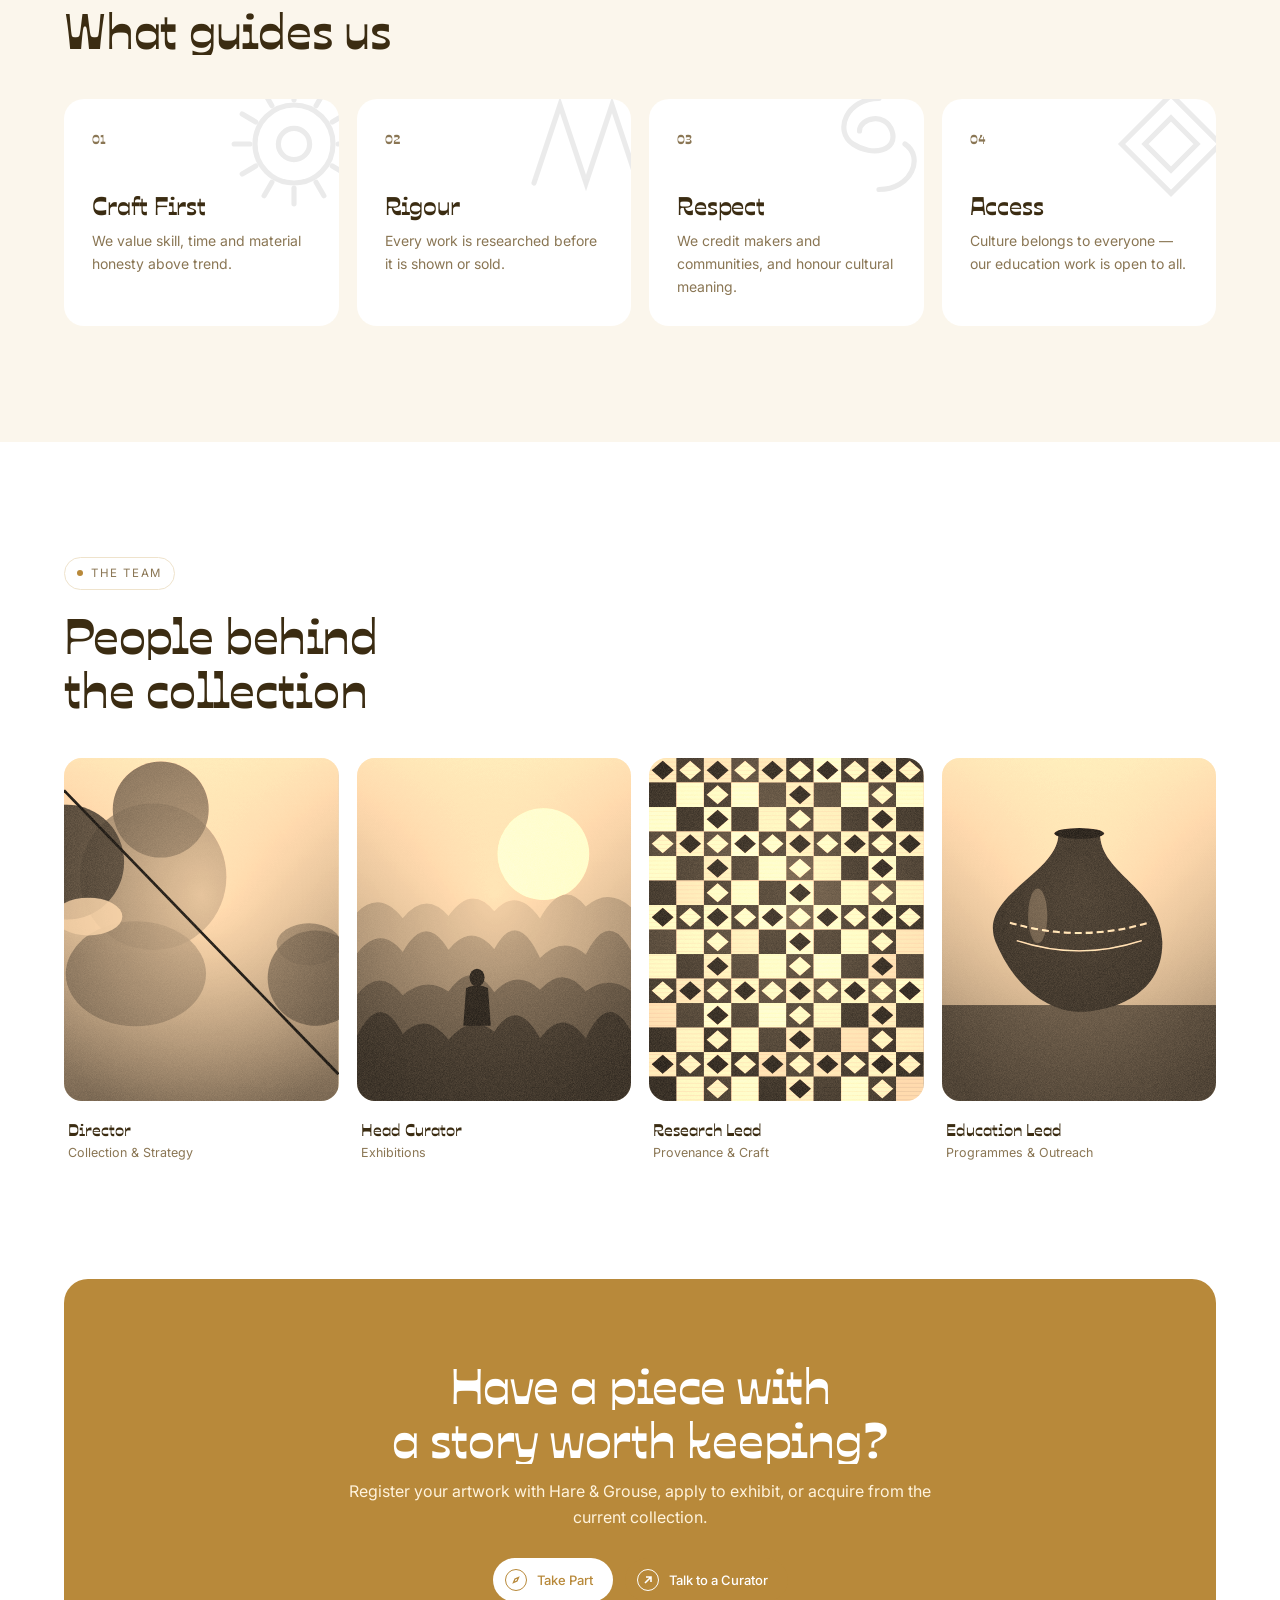
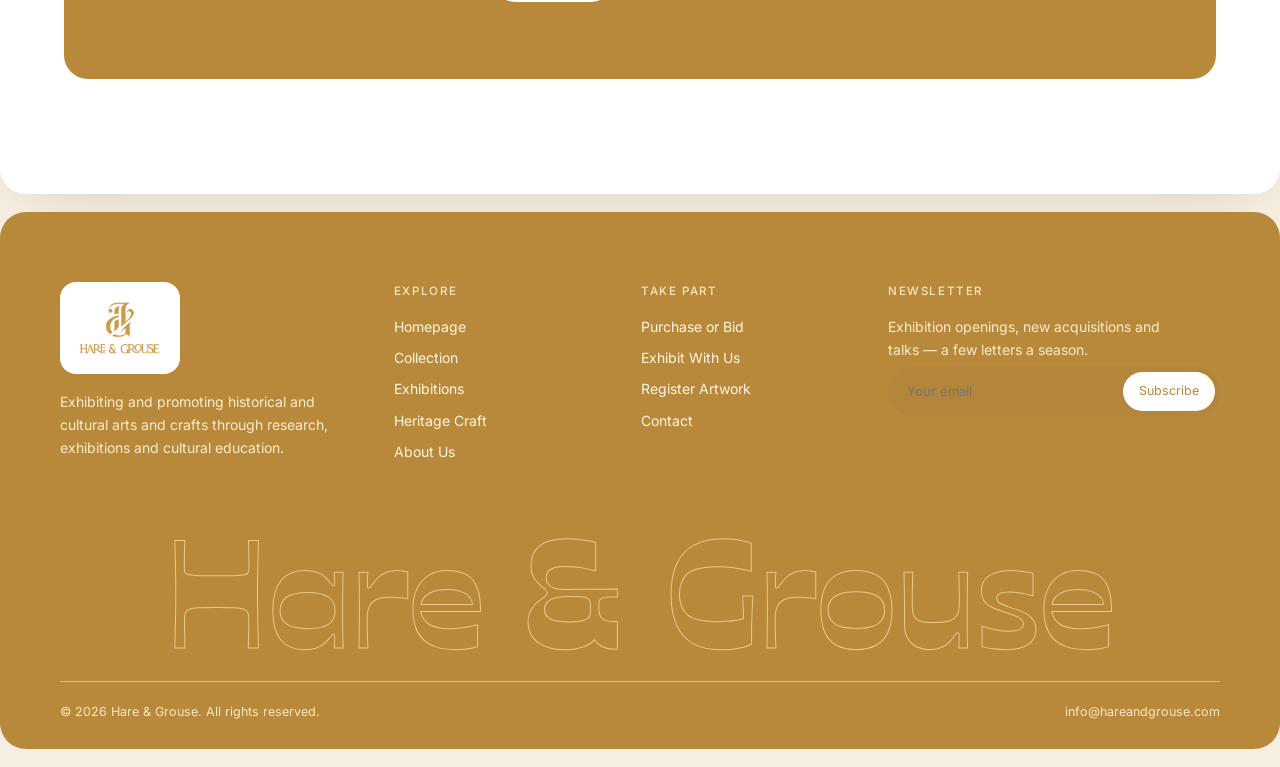
==== commit d41aae1d: "Add gold pattern behind hero carousel; bold Ojuju for headings only, restore body fonts Co-Authored-" ====
--- a/about.html
+++ b/about.html
@@ -7,7 +7,7 @@
 <meta name="description" content="The story, mission and people of Hare & Grouse.">
 <link rel="icon" href="assets/logo.png">
 <link rel="preconnect" href="https://fonts.googleapis.com"><link rel="preconnect" href="https://fonts.gstatic.com" crossorigin>
-<link href="https://fonts.googleapis.com/css2?family=Ojuju:wght@200..800&display=swap" rel="stylesheet">
+<link href="https://fonts.googleapis.com/css2?family=Ojuju:wght@700&family=Cormorant+Garamond:ital,wght@1,400;1,500&family=Inter:wght@400;500;600&display=swap" rel="stylesheet">
 <link rel="stylesheet" href="css/style.css">
 </head>
 <body data-page="about">
--- a/css/style.css
+++ b/css/style.css
@@ -3,8 +3,8 @@
   --line:#efe3cc; --gold:#a67a2e; --gold-d:#8a6420;
   --r:26px; --ease:cubic-bezier(.2,.8,.2,1);
   --display:'Ojuju',system-ui,sans-serif;
-  --serif:'Ojuju',Georgia,serif;
-  --sans:'Ojuju',system-ui,sans-serif;
+  --serif:'Cormorant Garamond',Georgia,serif;
+  --sans:'Inter',system-ui,sans-serif;
 }
 *{box-sizing:border-box;margin:0;padding:0}
 html{scroll-behavior:smooth}
@@ -328,3 +328,9 @@
 .mobile-menu a.active{color:#fff;text-decoration:underline;text-underline-offset:8px}
 .marquee-inner span::after{color:#fff}
 .eyebrow::before{background:var(--dark)}
+
+/* headers: bold Ojuju */
+.display,.brand,.mobile-menu a,.marquee-inner,.art-card .meta h4,.faq-q,.stats b,.feature .badge b,.footer .big,.pillar .num,.step .n,.t-item .yr{font-weight:700}
+/* hero pattern behind the curved carousel */
+.hero-bg{position:absolute;left:0;right:0;bottom:0;height:62%;z-index:0;pointer-events:none;background:url(../assets/hero-pattern.jpg) center/cover;opacity:.14;
+  -webkit-mask:linear-gradient(transparent,#000 30%,#000 80%,transparent);mask:linear-gradient(transparent,#000 30%,#000 80%,transparent)}
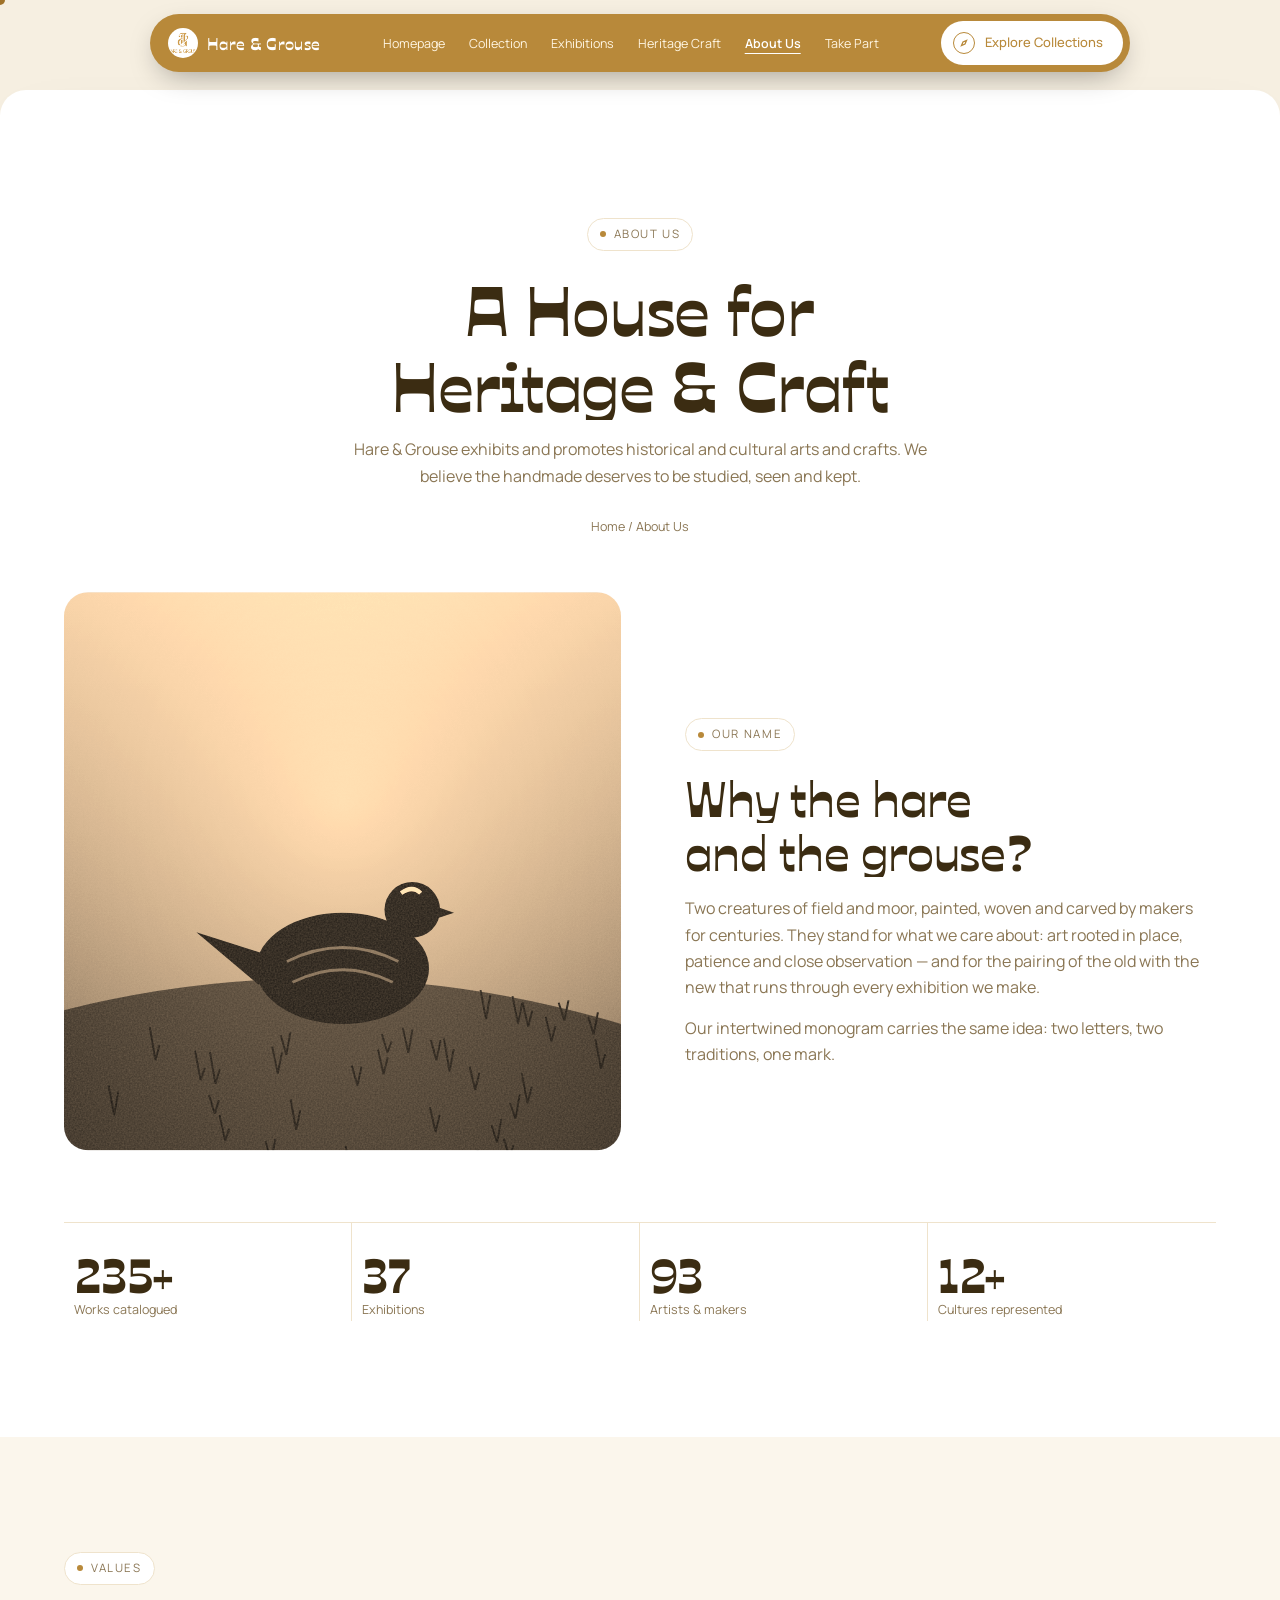
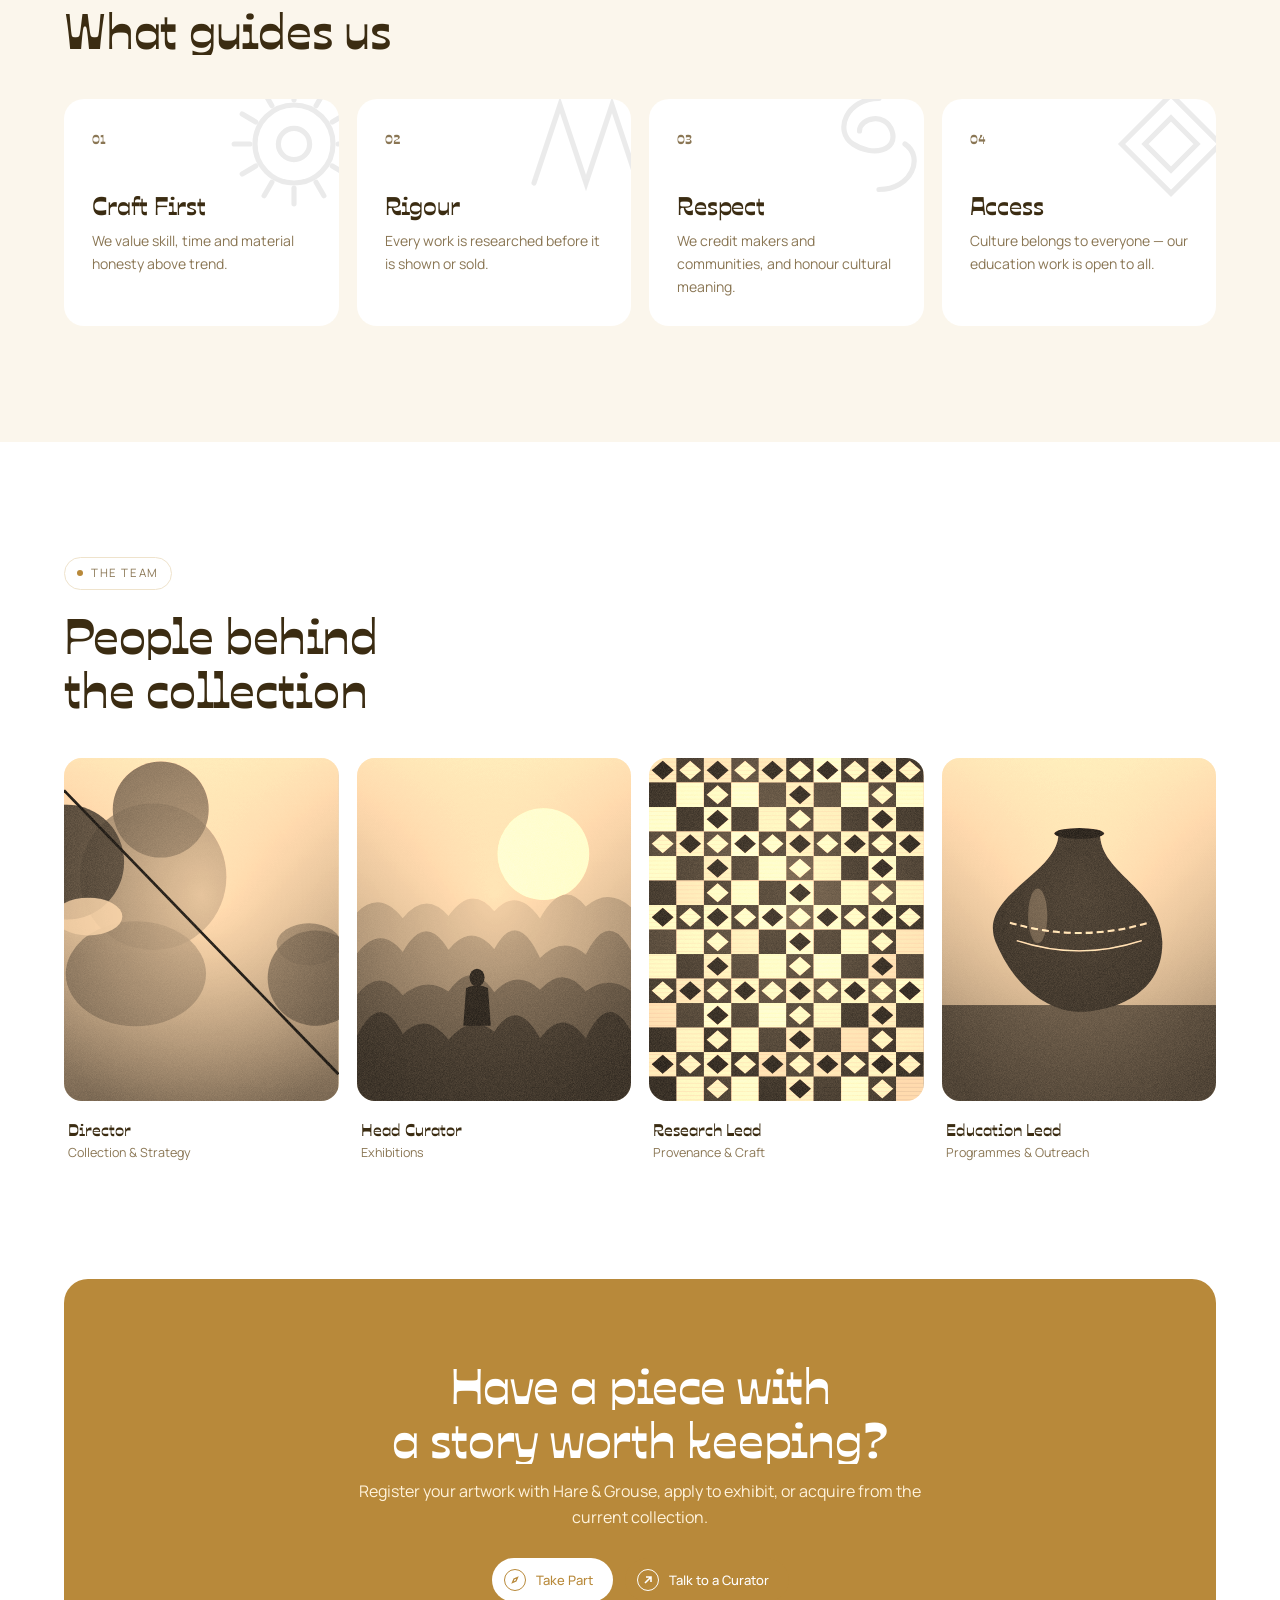
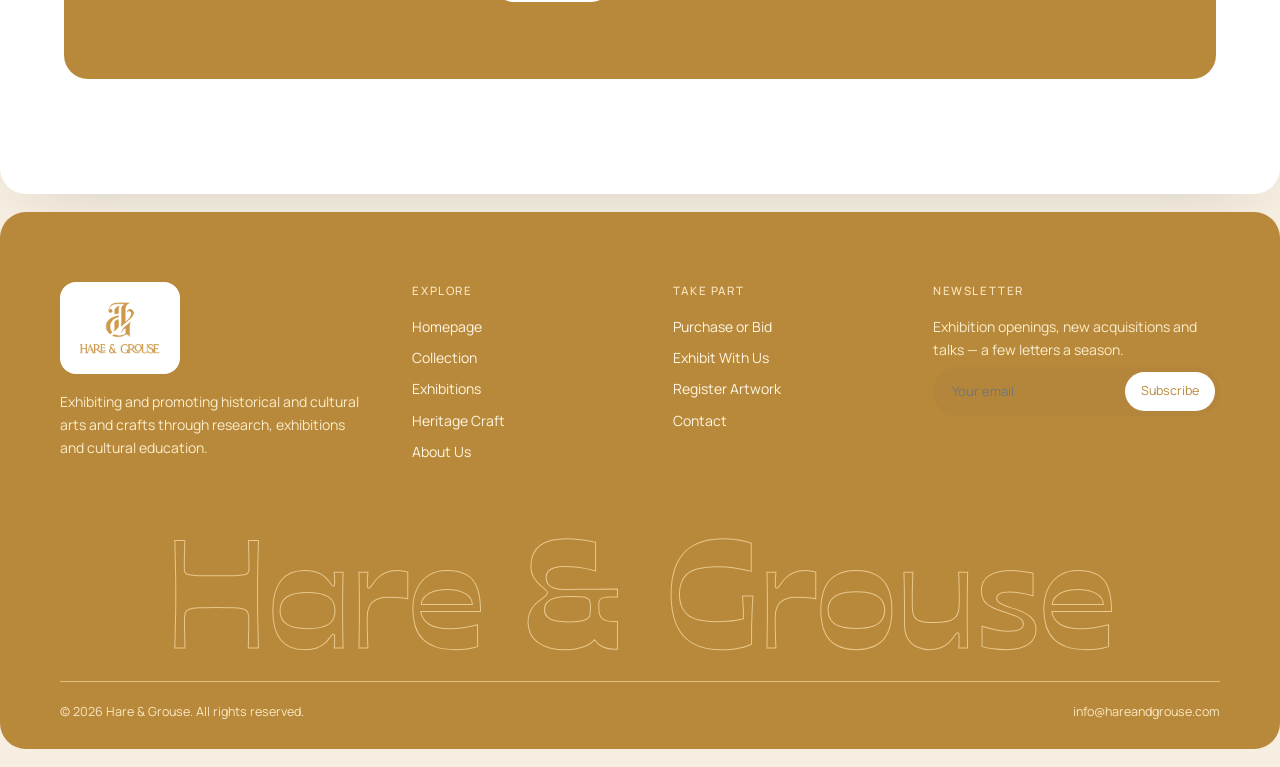
==== commit 2d6b0eb2: "Use Manrope as body font to pair with Ojuju headings Co-Authored-By: Claude Opus 5.5 <noreply@anthro" ====
--- a/about.html
+++ b/about.html
@@ -7,7 +7,7 @@
 <meta name="description" content="The story, mission and people of Hare & Grouse.">
 <link rel="icon" href="assets/logo.png">
 <link rel="preconnect" href="https://fonts.googleapis.com"><link rel="preconnect" href="https://fonts.gstatic.com" crossorigin>
-<link href="https://fonts.googleapis.com/css2?family=Ojuju:wght@700&family=Cormorant+Garamond:ital,wght@1,400;1,500&family=Inter:wght@400;500;600&display=swap" rel="stylesheet">
+<link href="https://fonts.googleapis.com/css2?family=Ojuju:wght@700&family=Cormorant+Garamond:ital,wght@1,400;1,500&family=Manrope:wght@400;500;600;700&display=swap" rel="stylesheet">
 <link rel="stylesheet" href="css/style.css">
 </head>
 <body data-page="about">
--- a/css/style.css
+++ b/css/style.css
@@ -4,7 +4,7 @@
   --r:26px; --ease:cubic-bezier(.2,.8,.2,1);
   --display:'Ojuju',system-ui,sans-serif;
   --serif:'Cormorant Garamond',Georgia,serif;
-  --sans:'Inter',system-ui,sans-serif;
+  --sans:'Manrope',system-ui,sans-serif;
 }
 *{box-sizing:border-box;margin:0;padding:0}
 html{scroll-behavior:smooth}
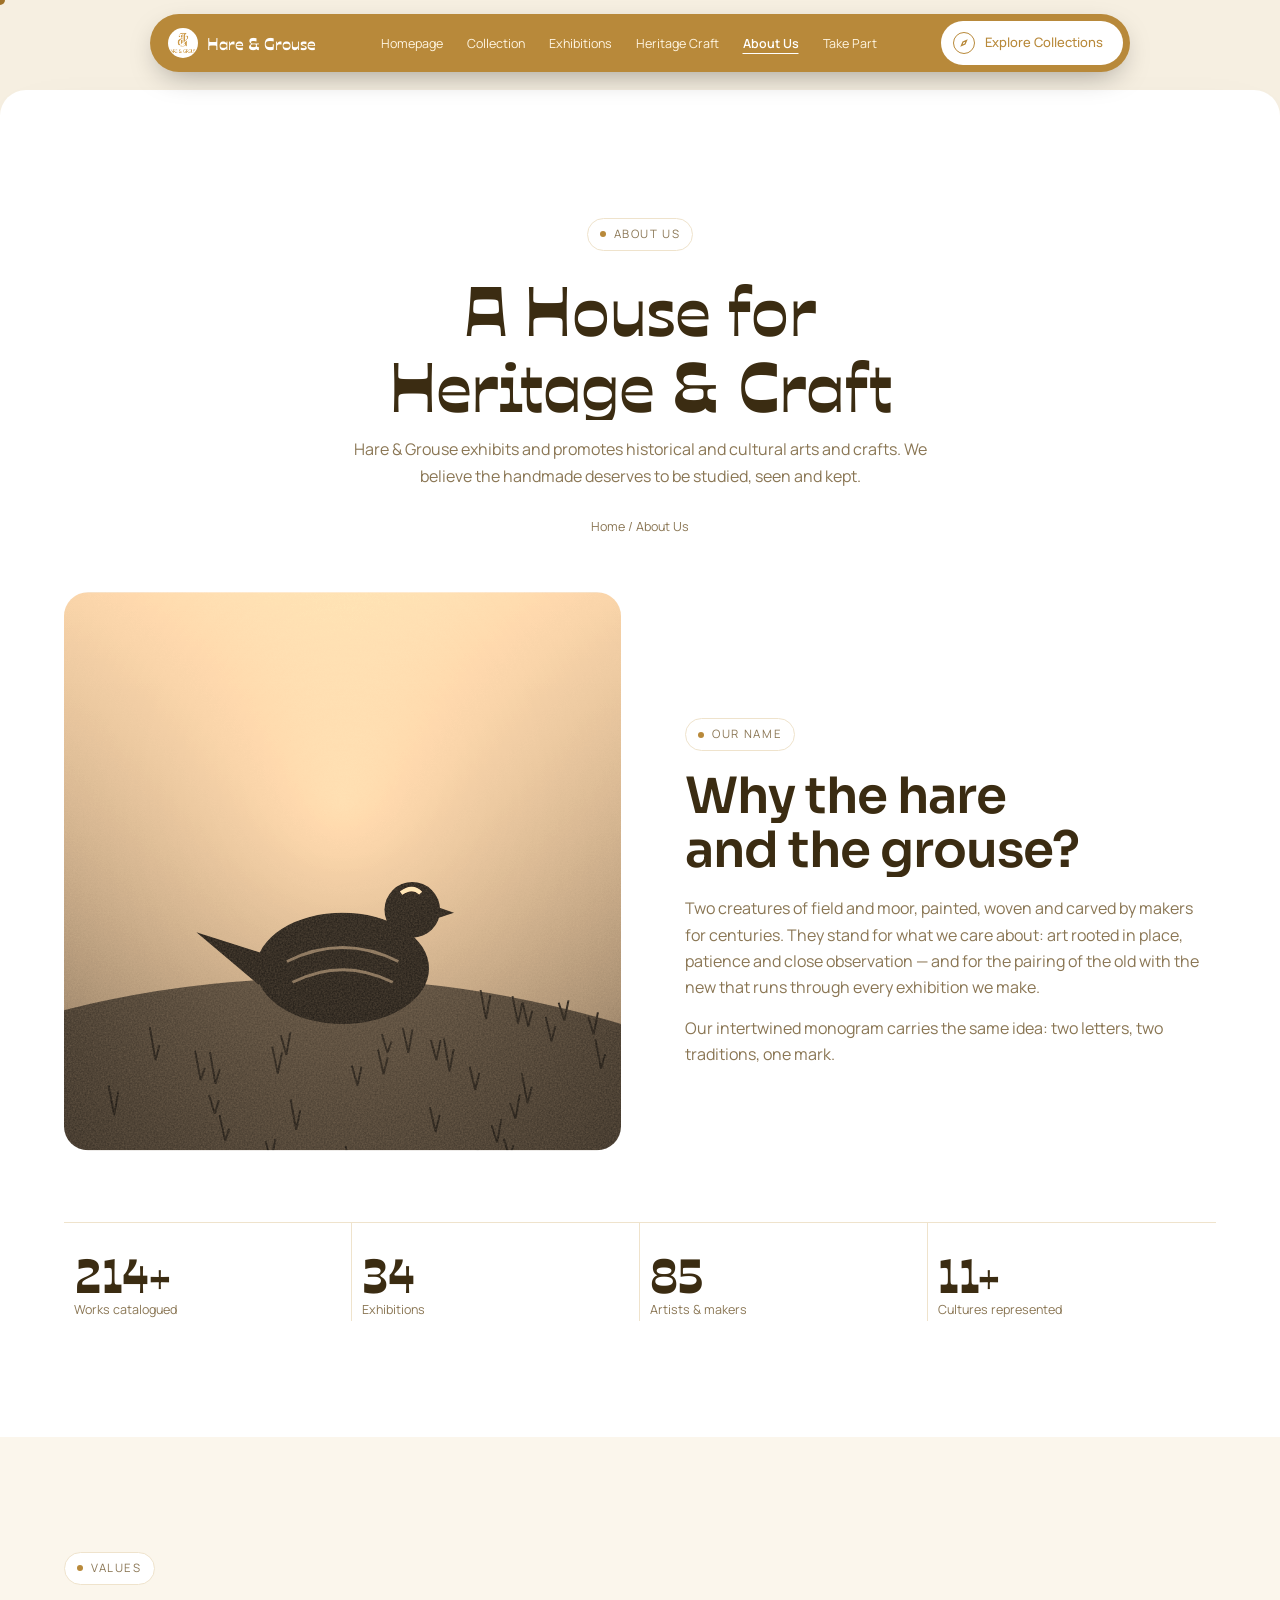
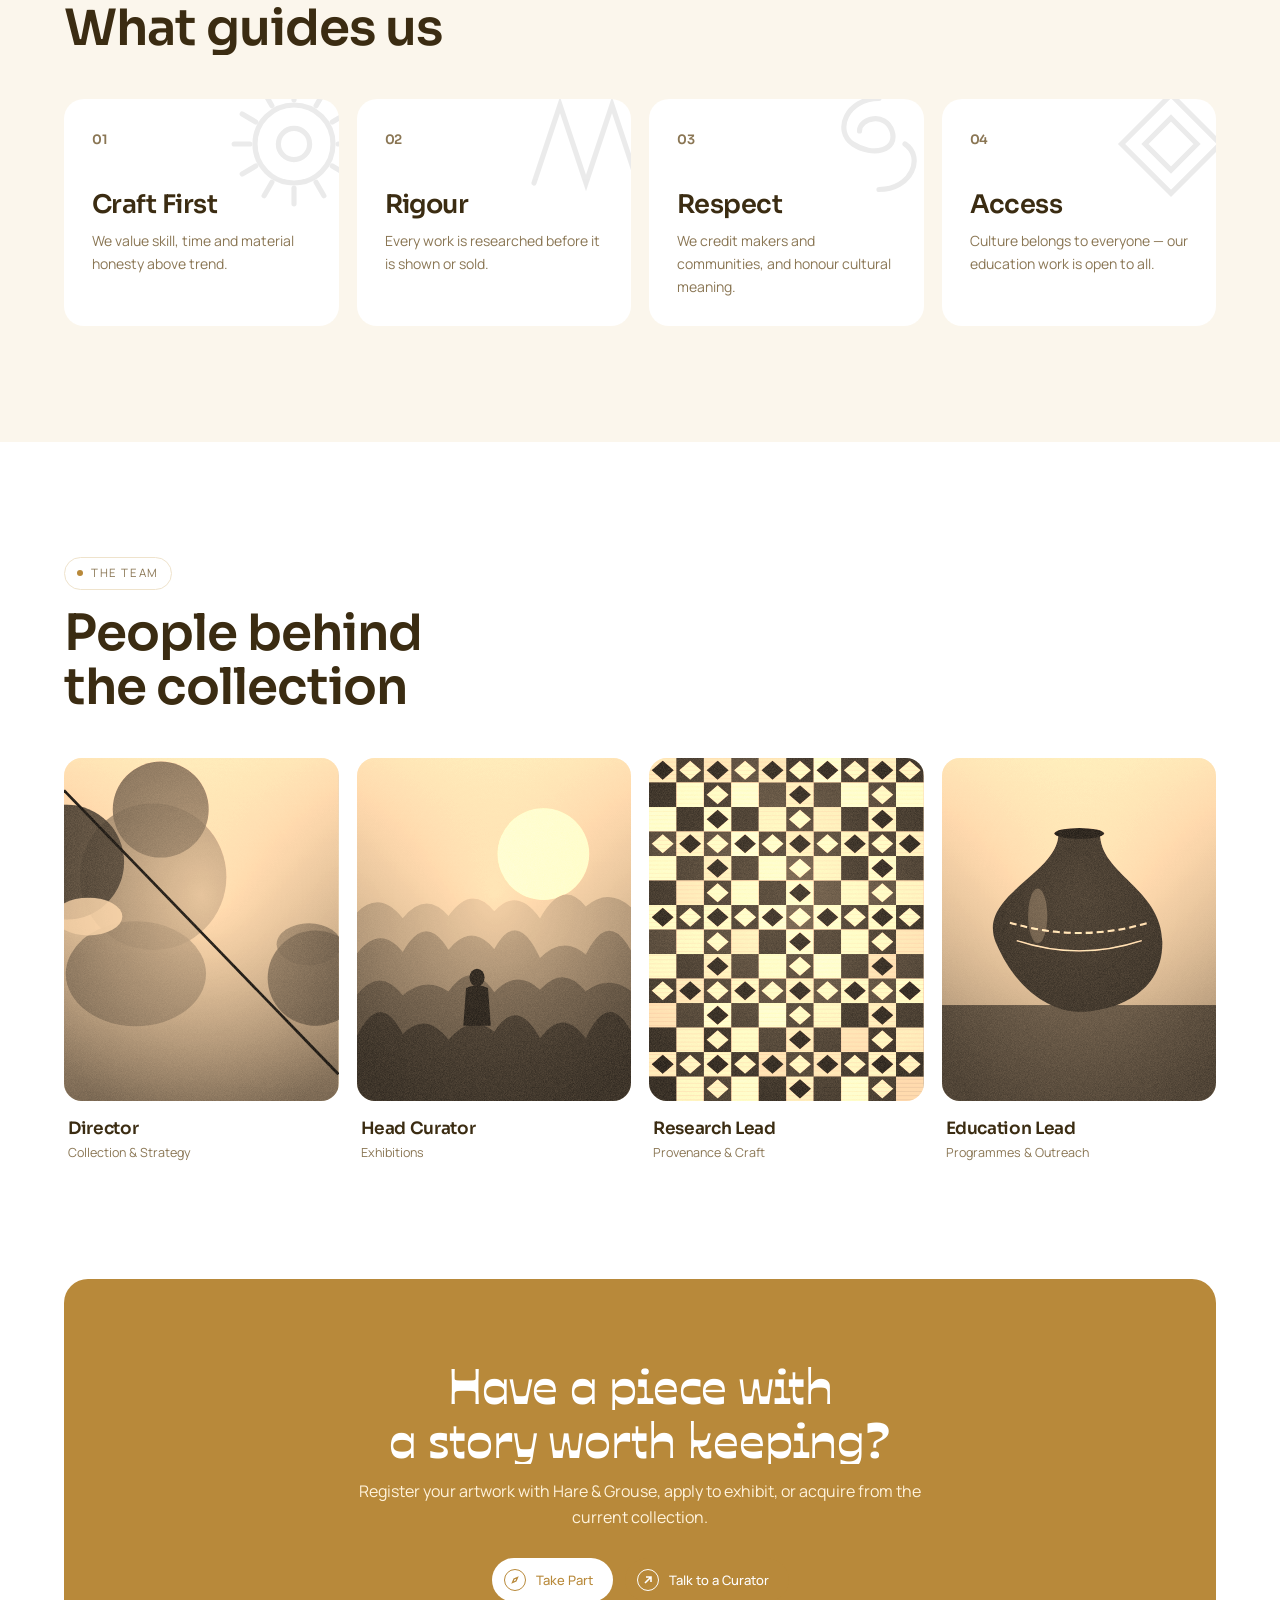
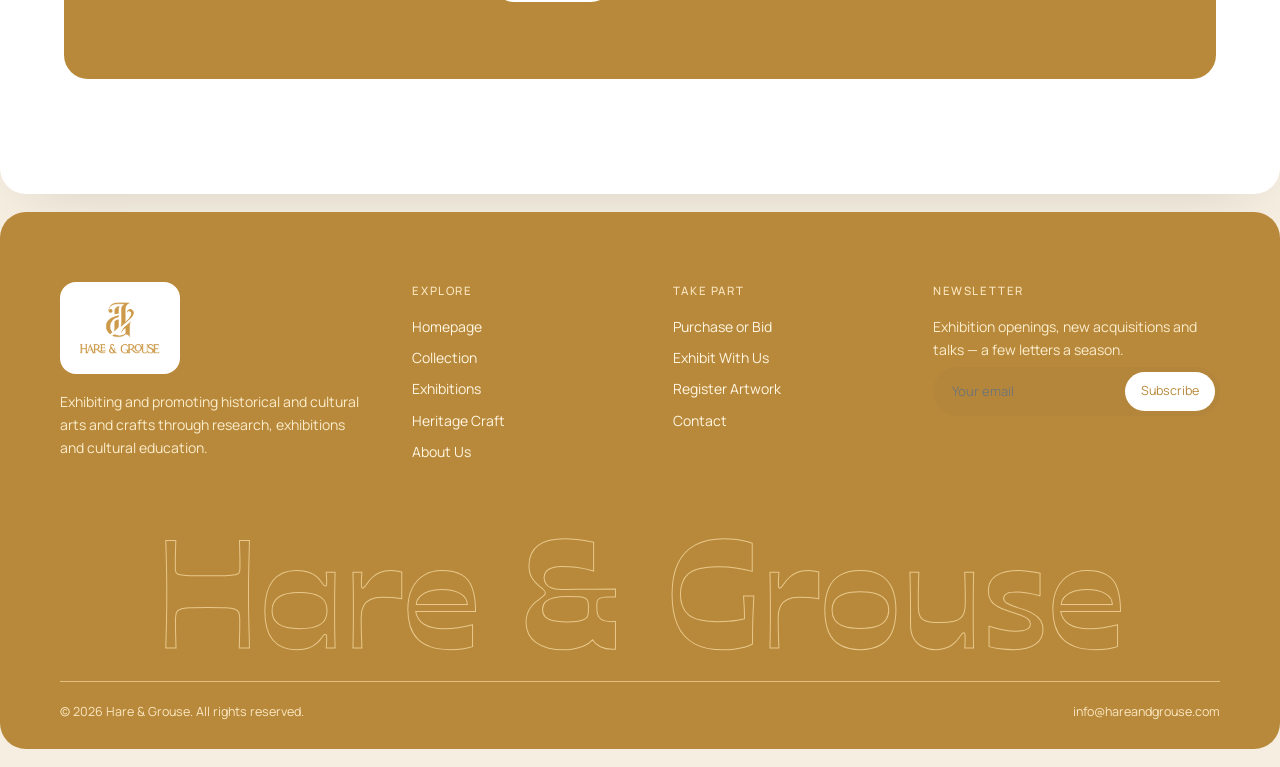
==== commit 3880a8c6: "Reserve Ojuju for signature moments; Sora for general headings Co-Authored-By: Claude Opus 5.5 <nore" ====
--- a/about.html
+++ b/about.html
@@ -7,7 +7,7 @@
 <meta name="description" content="The story, mission and people of Hare & Grouse.">
 <link rel="icon" href="assets/logo.png">
 <link rel="preconnect" href="https://fonts.googleapis.com"><link rel="preconnect" href="https://fonts.gstatic.com" crossorigin>
-<link href="https://fonts.googleapis.com/css2?family=Ojuju:wght@700&family=Cormorant+Garamond:ital,wght@1,400;1,500&family=Manrope:wght@400;500;600;700&display=swap" rel="stylesheet">
+<link href="https://fonts.googleapis.com/css2?family=Ojuju:wght@700&family=Sora:wght@500;600;700&family=Cormorant+Garamond:ital,wght@1,400;1,500&family=Manrope:wght@400;500;600;700&display=swap" rel="stylesheet">
 <link rel="stylesheet" href="css/style.css">
 </head>
 <body data-page="about">
--- a/css/style.css
+++ b/css/style.css
@@ -2,7 +2,7 @@
   --bg:#f6efe1; --card:#fff; --ink:#3b2c12; --muted:#8a7654; --soft:#fbf6ec; --dark:#b8893a;
   --line:#efe3cc; --gold:#a67a2e; --gold-d:#8a6420;
   --r:26px; --ease:cubic-bezier(.2,.8,.2,1);
-  --display:'Ojuju',system-ui,sans-serif;
+  --display:'Sora',system-ui,sans-serif; --accent:'Ojuju',system-ui,sans-serif;
   --serif:'Cormorant Garamond',Georgia,serif;
   --sans:'Manrope',system-ui,sans-serif;
 }
@@ -330,7 +330,9 @@
 .eyebrow::before{background:var(--dark)}
 
 /* headers: bold Ojuju */
-.display,.brand,.mobile-menu a,.marquee-inner,.art-card .meta h4,.faq-q,.stats b,.feature .badge b,.footer .big,.pillar .num,.step .n,.t-item .yr{font-weight:700}
+.display,.art-card .meta h4,.faq-q,.feature .badge b,.pillar .num,.step .n,.t-item .yr{font-weight:600;letter-spacing:-.02em}
+/* Ojuju reserved for signature moments */
+h1.display,.brand,.mobile-menu a,.marquee-inner,.footer .big,.cta-band h2.display,.stats b{font-family:var(--accent);font-weight:700;letter-spacing:0}
 /* hero pattern behind the curved carousel */
 .hero-bg{position:absolute;left:0;right:0;bottom:0;height:62%;z-index:0;pointer-events:none;background:url(../assets/hero-pattern.jpg) center/cover;opacity:.14;
   -webkit-mask:linear-gradient(transparent,#000 30%,#000 80%,transparent);mask:linear-gradient(transparent,#000 30%,#000 80%,transparent)}
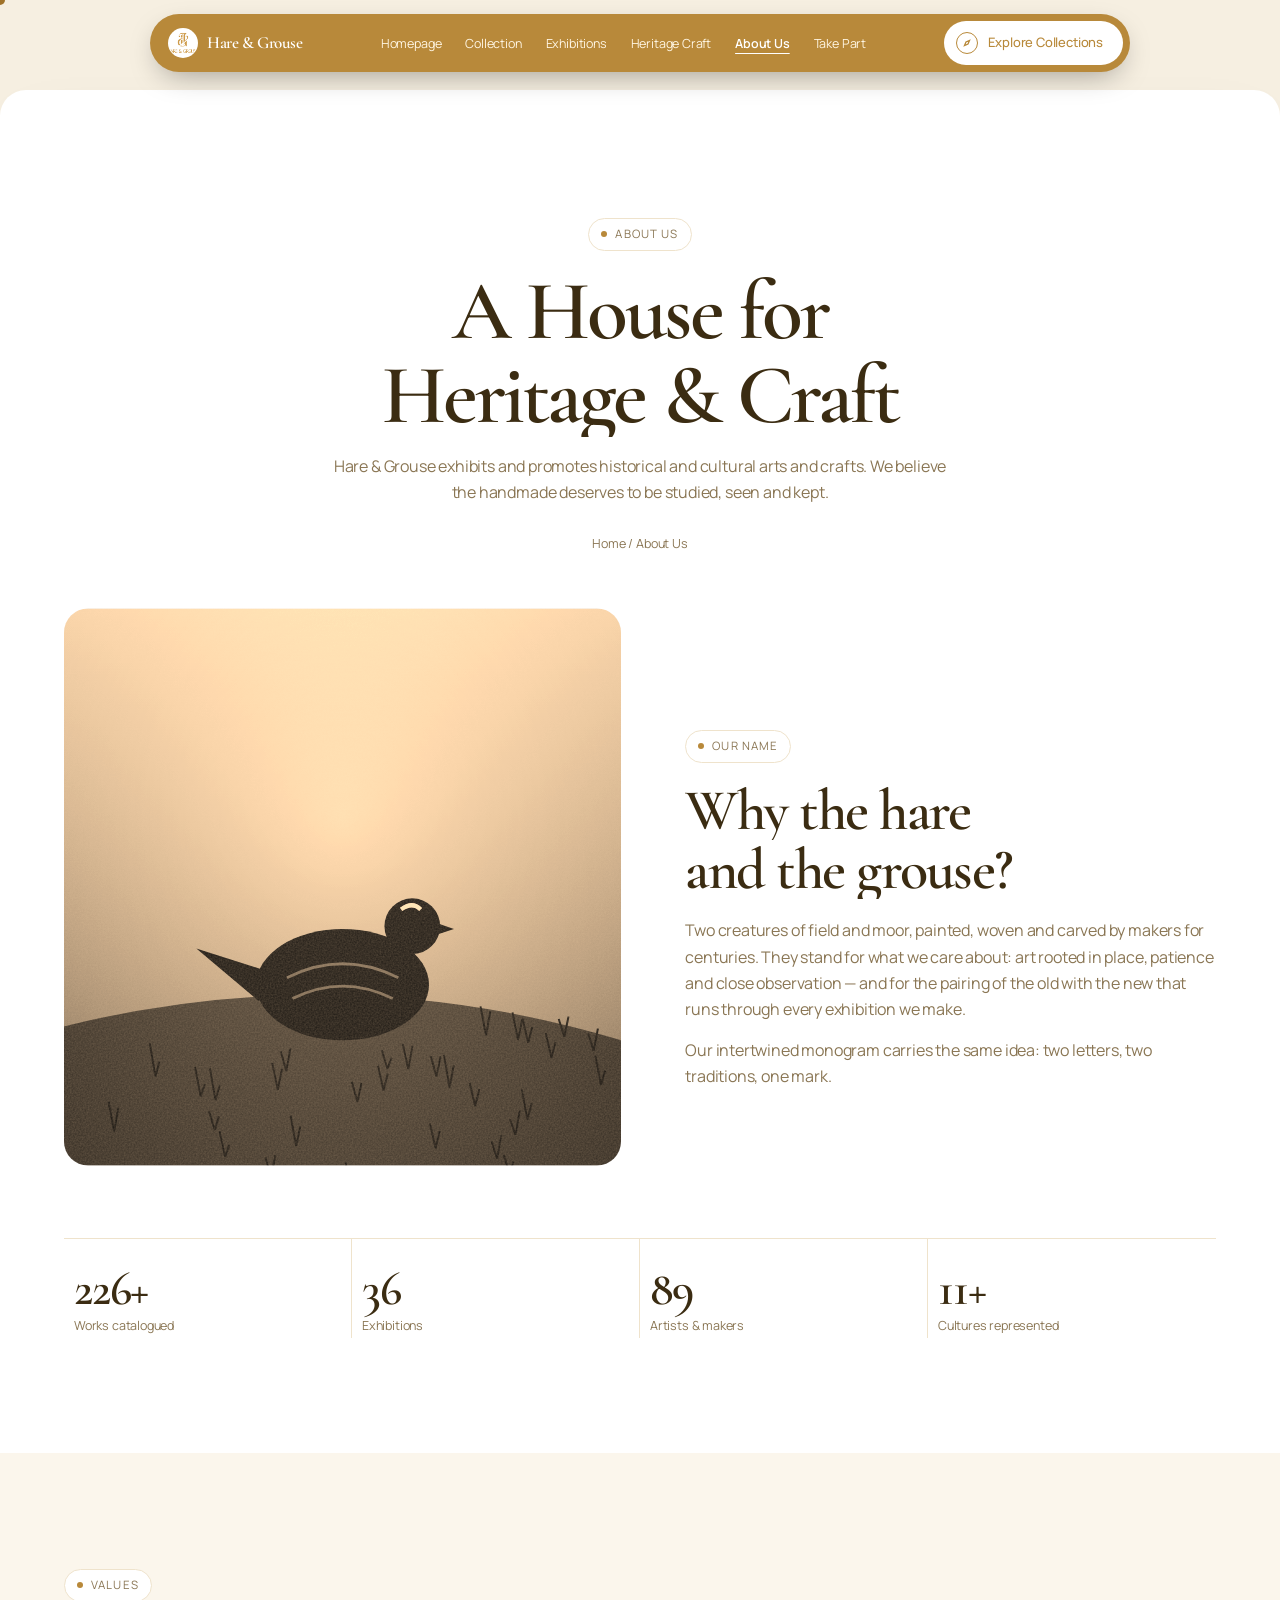
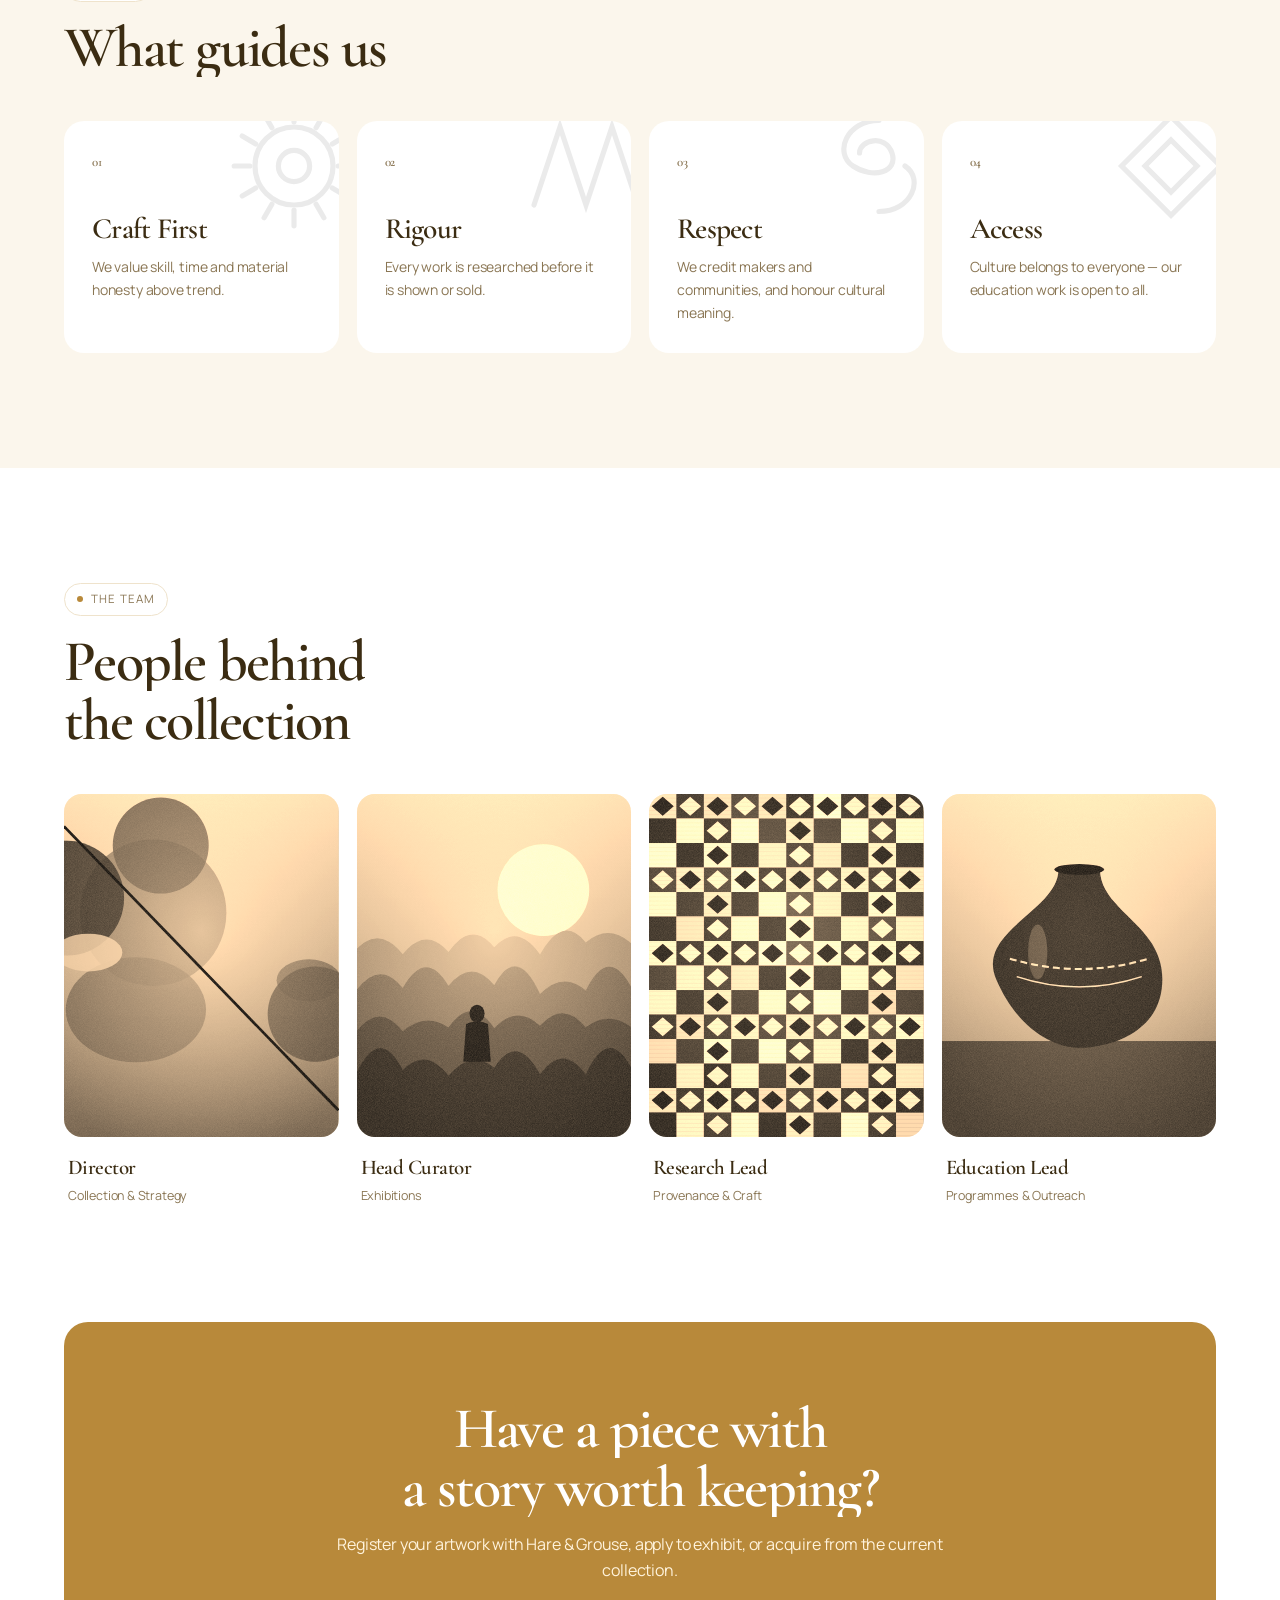
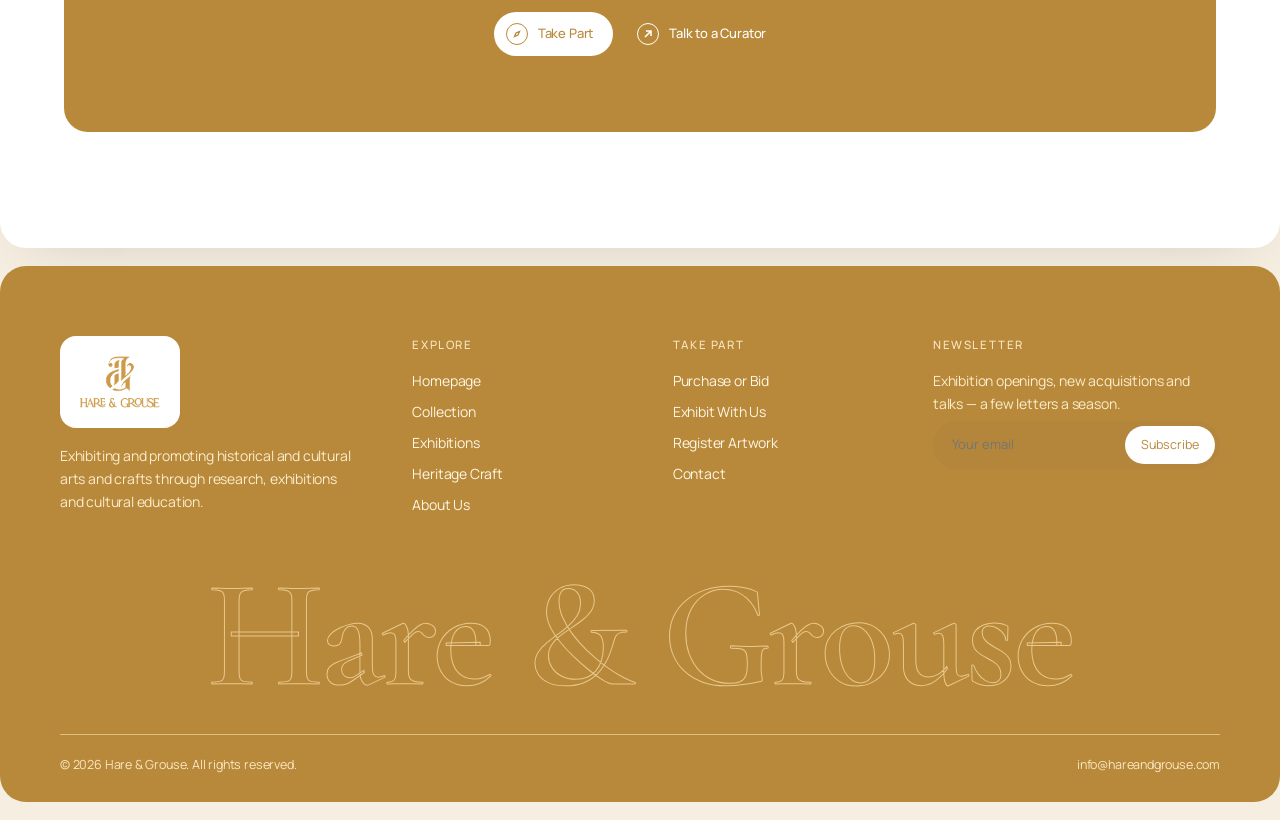
==== commit 51e71b8d: "Pair Cormorant Garamond headings with Manrope body, tighten tracking Co-Authored-By: Claude Opus 5.5" ====
--- a/about.html
+++ b/about.html
@@ -7,7 +7,7 @@
 <meta name="description" content="The story, mission and people of Hare & Grouse.">
 <link rel="icon" href="assets/logo.png">
 <link rel="preconnect" href="https://fonts.googleapis.com"><link rel="preconnect" href="https://fonts.gstatic.com" crossorigin>
-<link href="https://fonts.googleapis.com/css2?family=Ojuju:wght@700&family=Sora:wght@500;600;700&family=Cormorant+Garamond:ital,wght@1,400;1,500&family=Manrope:wght@400;500;600;700&display=swap" rel="stylesheet">
+<link href="https://fonts.googleapis.com/css2?family=Cormorant+Garamond:ital,wght@0,500;0,600;0,700;1,400;1,500&family=Manrope:wght@400;500;600;700&display=swap" rel="stylesheet">
 <link rel="stylesheet" href="css/style.css">
 </head>
 <body data-page="about">
--- a/css/style.css
+++ b/css/style.css
@@ -2,7 +2,7 @@
   --bg:#f6efe1; --card:#fff; --ink:#3b2c12; --muted:#8a7654; --soft:#fbf6ec; --dark:#b8893a;
   --line:#efe3cc; --gold:#a67a2e; --gold-d:#8a6420;
   --r:26px; --ease:cubic-bezier(.2,.8,.2,1);
-  --display:'Sora',system-ui,sans-serif; --accent:'Ojuju',system-ui,sans-serif;
+  --display:'Cormorant Garamond',Georgia,serif;
   --serif:'Cormorant Garamond',Georgia,serif;
   --sans:'Manrope',system-ui,sans-serif;
 }
@@ -329,10 +329,14 @@
 .marquee-inner span::after{color:#fff}
 .eyebrow::before{background:var(--dark)}
 
-/* headers: bold Ojuju */
-.display,.art-card .meta h4,.faq-q,.feature .badge b,.pillar .num,.step .n,.t-item .yr{font-weight:600;letter-spacing:-.02em}
-/* Ojuju reserved for signature moments */
-h1.display,.brand,.mobile-menu a,.marquee-inner,.footer .big,.cta-band h2.display,.stats b{font-family:var(--accent);font-weight:700;letter-spacing:0}
+/* headings: Cormorant Garamond, tightened */
+.display,.brand,.mobile-menu a,.marquee-inner,.footer .big,.stats b,.art-card .meta h4,.faq-q,.feature .badge b,.pillar .num,.step .n,.t-item .yr{font-weight:600;letter-spacing:-.025em}
+h1.display{font-size:clamp(40px,7vw,84px);line-height:1;letter-spacing:-.035em}
+h2.display{font-size:clamp(32px,4.8vw,58px);line-height:1.02;letter-spacing:-.03em}
+h3.display{font-size:clamp(22px,2.3vw,30px)}
+.art-card .meta h4{font-size:21px}
+body{letter-spacing:-.012em}
+.eyebrow{letter-spacing:.1em}
 /* hero pattern behind the curved carousel */
 .hero-bg{position:absolute;left:0;right:0;bottom:0;height:62%;z-index:0;pointer-events:none;background:url(../assets/hero-pattern.jpg) center/cover;opacity:.14;
   -webkit-mask:linear-gradient(transparent,#000 30%,#000 80%,transparent);mask:linear-gradient(transparent,#000 30%,#000 80%,transparent)}
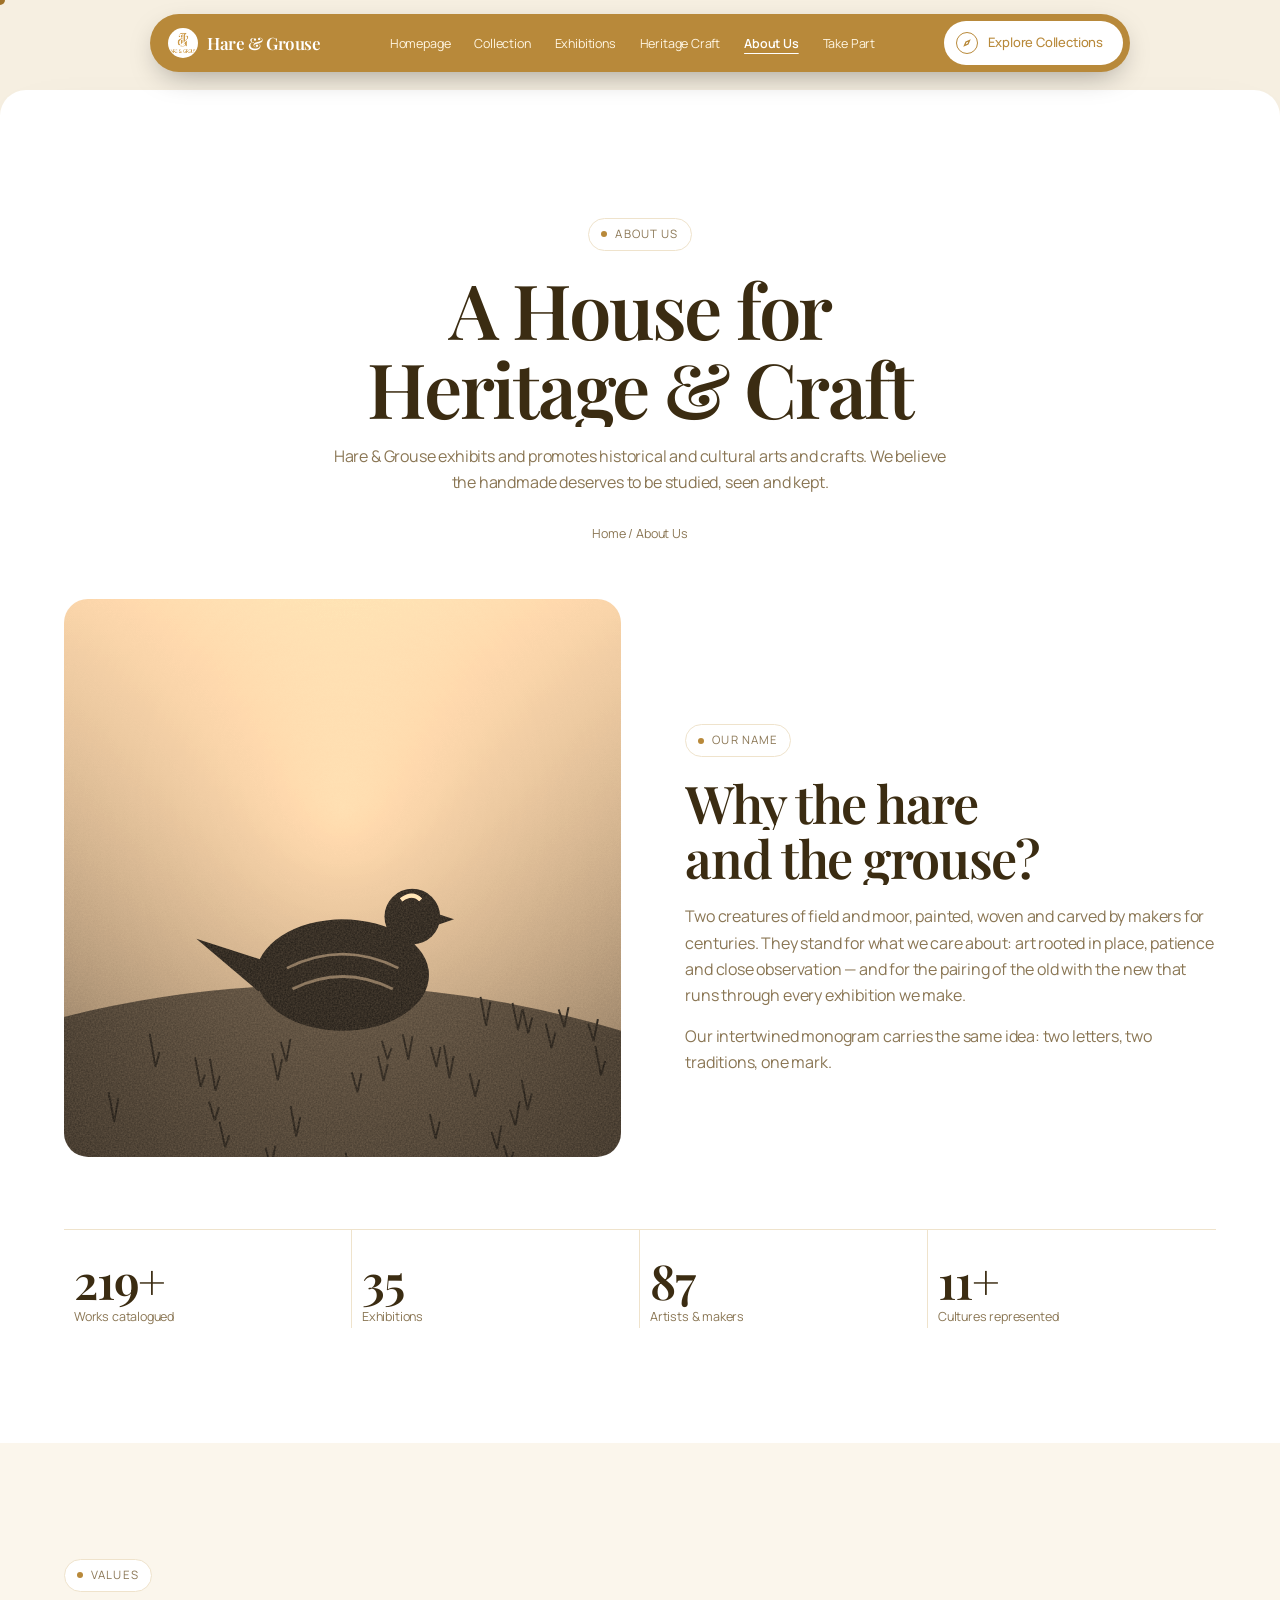
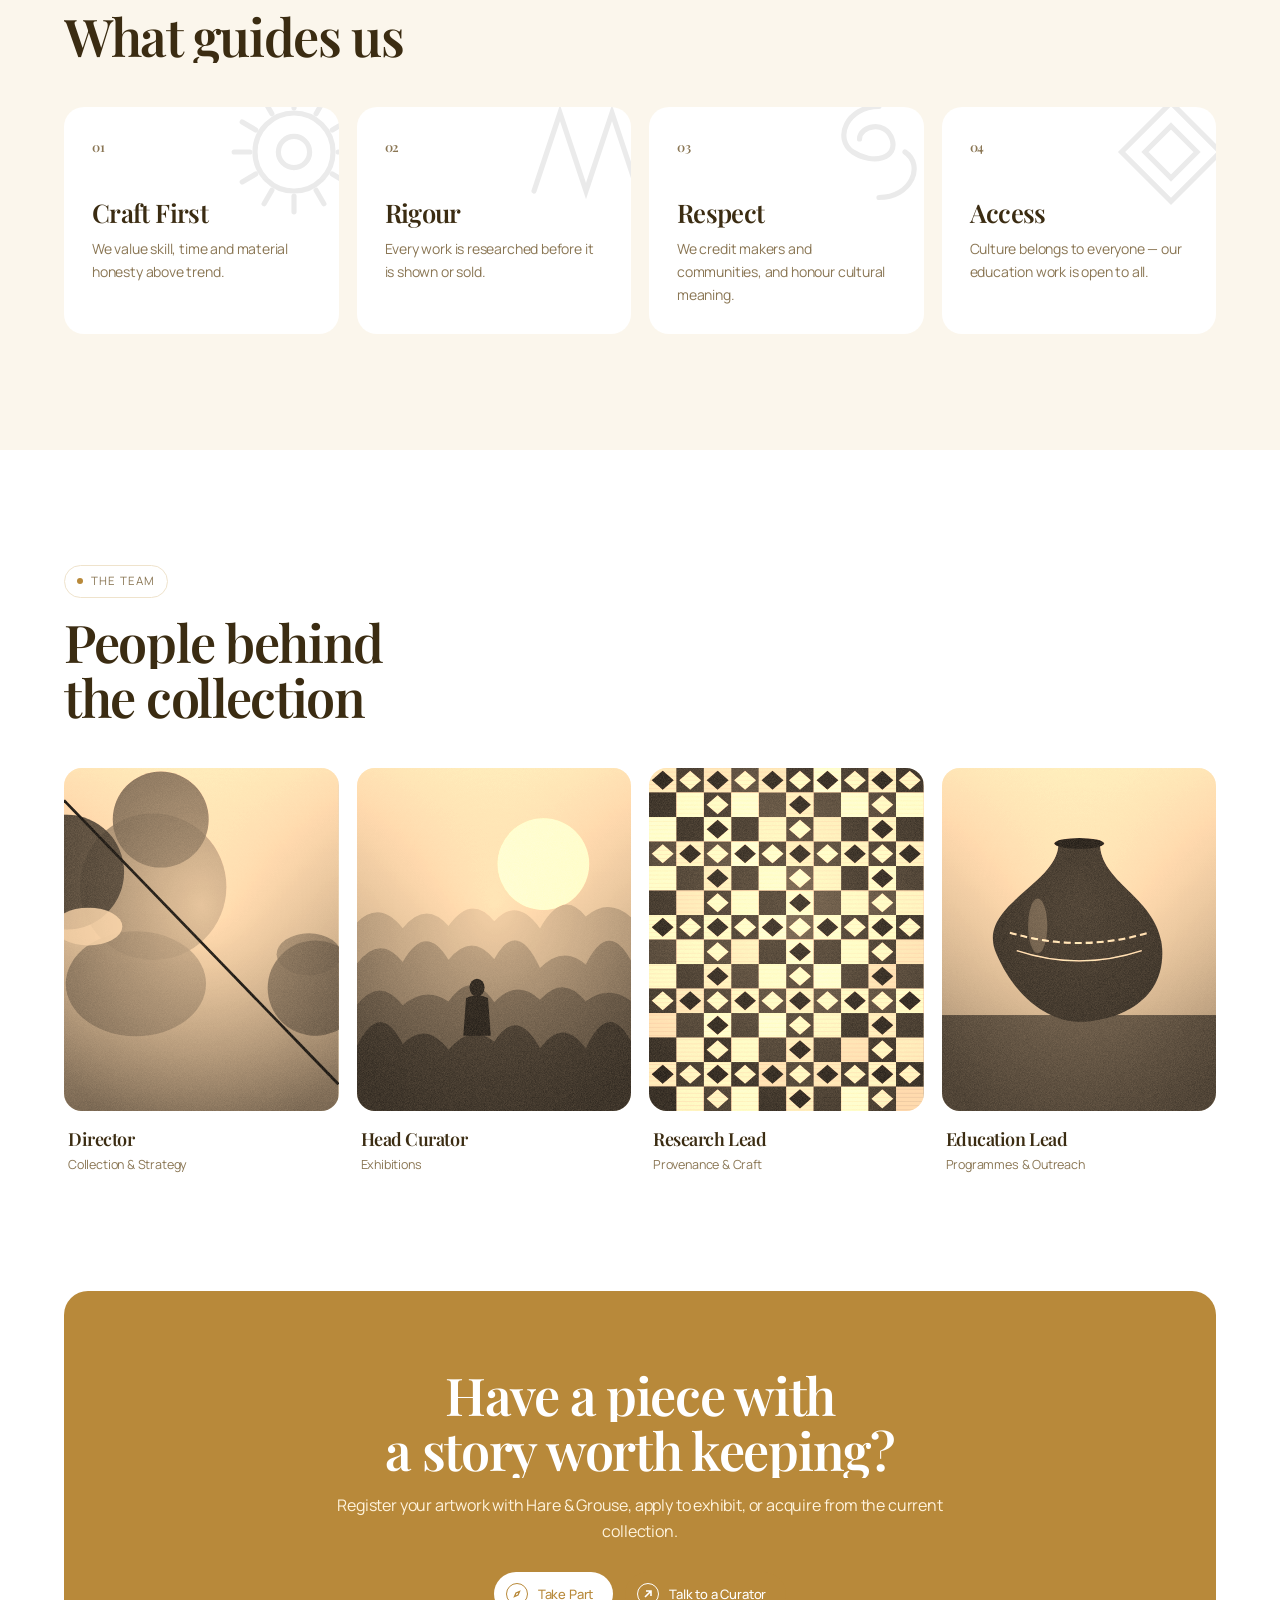
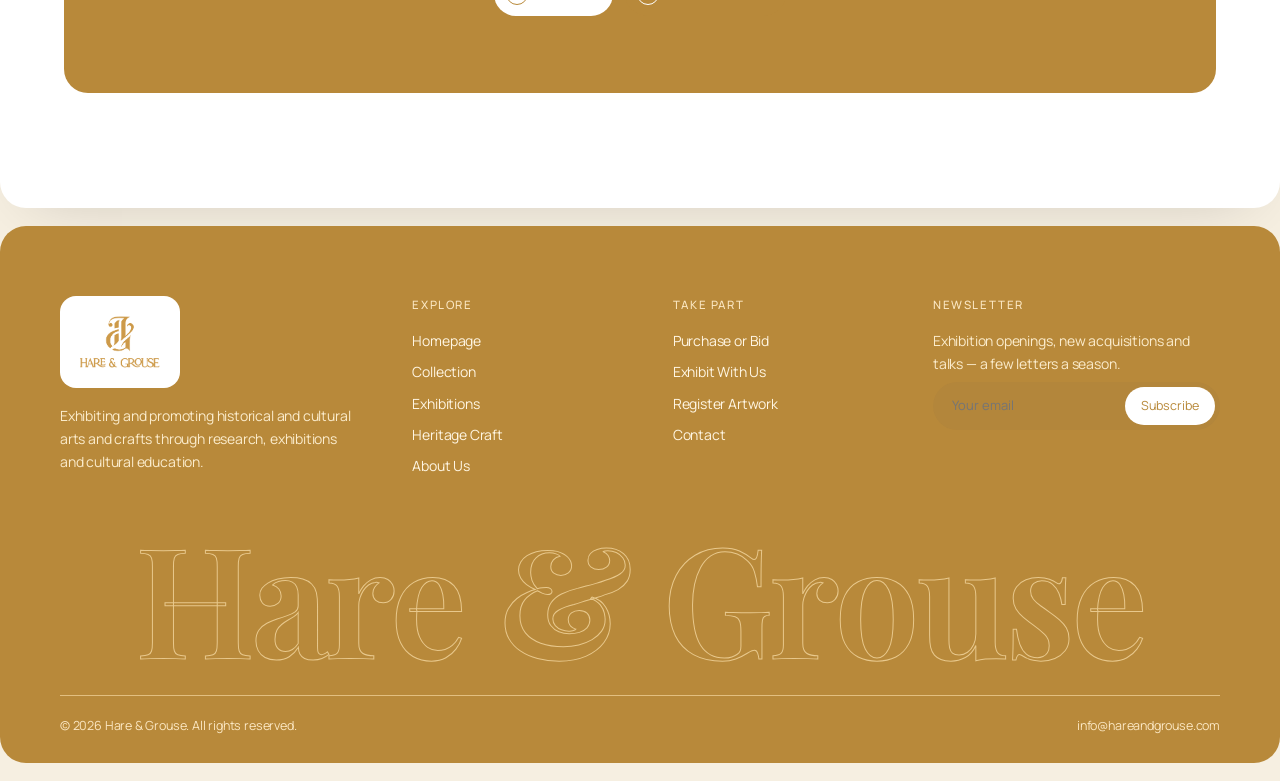
==== commit 2ca9bad4: "Switch headings to upright Playfair Display Co-Authored-By: Claude Opus 5.5 <noreply@anthropic.com> " ====
--- a/about.html
+++ b/about.html
@@ -7,7 +7,7 @@
 <meta name="description" content="The story, mission and people of Hare & Grouse.">
 <link rel="icon" href="assets/logo.png">
 <link rel="preconnect" href="https://fonts.googleapis.com"><link rel="preconnect" href="https://fonts.gstatic.com" crossorigin>
-<link href="https://fonts.googleapis.com/css2?family=Cormorant+Garamond:ital,wght@0,500;0,600;0,700;1,400;1,500&family=Manrope:wght@400;500;600;700&display=swap" rel="stylesheet">
+<link href="https://fonts.googleapis.com/css2?family=Playfair+Display:wght@500;600;700&family=Manrope:wght@400;500;600;700&display=swap" rel="stylesheet">
 <link rel="stylesheet" href="css/style.css">
 </head>
 <body data-page="about">
--- a/css/style.css
+++ b/css/style.css
@@ -2,8 +2,8 @@
   --bg:#f6efe1; --card:#fff; --ink:#3b2c12; --muted:#8a7654; --soft:#fbf6ec; --dark:#b8893a;
   --line:#efe3cc; --gold:#a67a2e; --gold-d:#8a6420;
   --r:26px; --ease:cubic-bezier(.2,.8,.2,1);
-  --display:'Cormorant Garamond',Georgia,serif;
-  --serif:'Cormorant Garamond',Georgia,serif;
+  --display:'Playfair Display',Georgia,serif;
+  --serif:'Playfair Display',Georgia,serif;
   --sans:'Manrope',system-ui,sans-serif;
 }
 *{box-sizing:border-box;margin:0;padding:0}
@@ -329,14 +329,16 @@
 .marquee-inner span::after{color:#fff}
 .eyebrow::before{background:var(--dark)}
 
-/* headings: Cormorant Garamond, tightened */
+/* headings: Playfair Display, tightened */
 .display,.brand,.mobile-menu a,.marquee-inner,.footer .big,.stats b,.art-card .meta h4,.faq-q,.feature .badge b,.pillar .num,.step .n,.t-item .yr{font-weight:600;letter-spacing:-.025em}
-h1.display{font-size:clamp(40px,7vw,84px);line-height:1;letter-spacing:-.035em}
-h2.display{font-size:clamp(32px,4.8vw,58px);line-height:1.02;letter-spacing:-.03em}
-h3.display{font-size:clamp(22px,2.3vw,30px)}
-.art-card .meta h4{font-size:21px}
+h1.display{font-size:clamp(36px,6.2vw,76px);line-height:1.04;letter-spacing:-.03em}
+h2.display{font-size:clamp(28px,4.3vw,52px);line-height:1.06;letter-spacing:-.025em}
+h3.display{font-size:clamp(20px,2vw,26px)}
+.art-card .meta h4{font-size:18px}
 body{letter-spacing:-.012em}
 .eyebrow{letter-spacing:.1em}
 /* hero pattern behind the curved carousel */
 .hero-bg{position:absolute;left:0;right:0;bottom:0;height:62%;z-index:0;pointer-events:none;background:url(../assets/hero-pattern.jpg) center/cover;opacity:.14;
   -webkit-mask:linear-gradient(transparent,#000 30%,#000 80%,transparent);mask:linear-gradient(transparent,#000 30%,#000 80%,transparent)}
+
+.quote{font-style:normal;font-weight:500;letter-spacing:-.02em}
